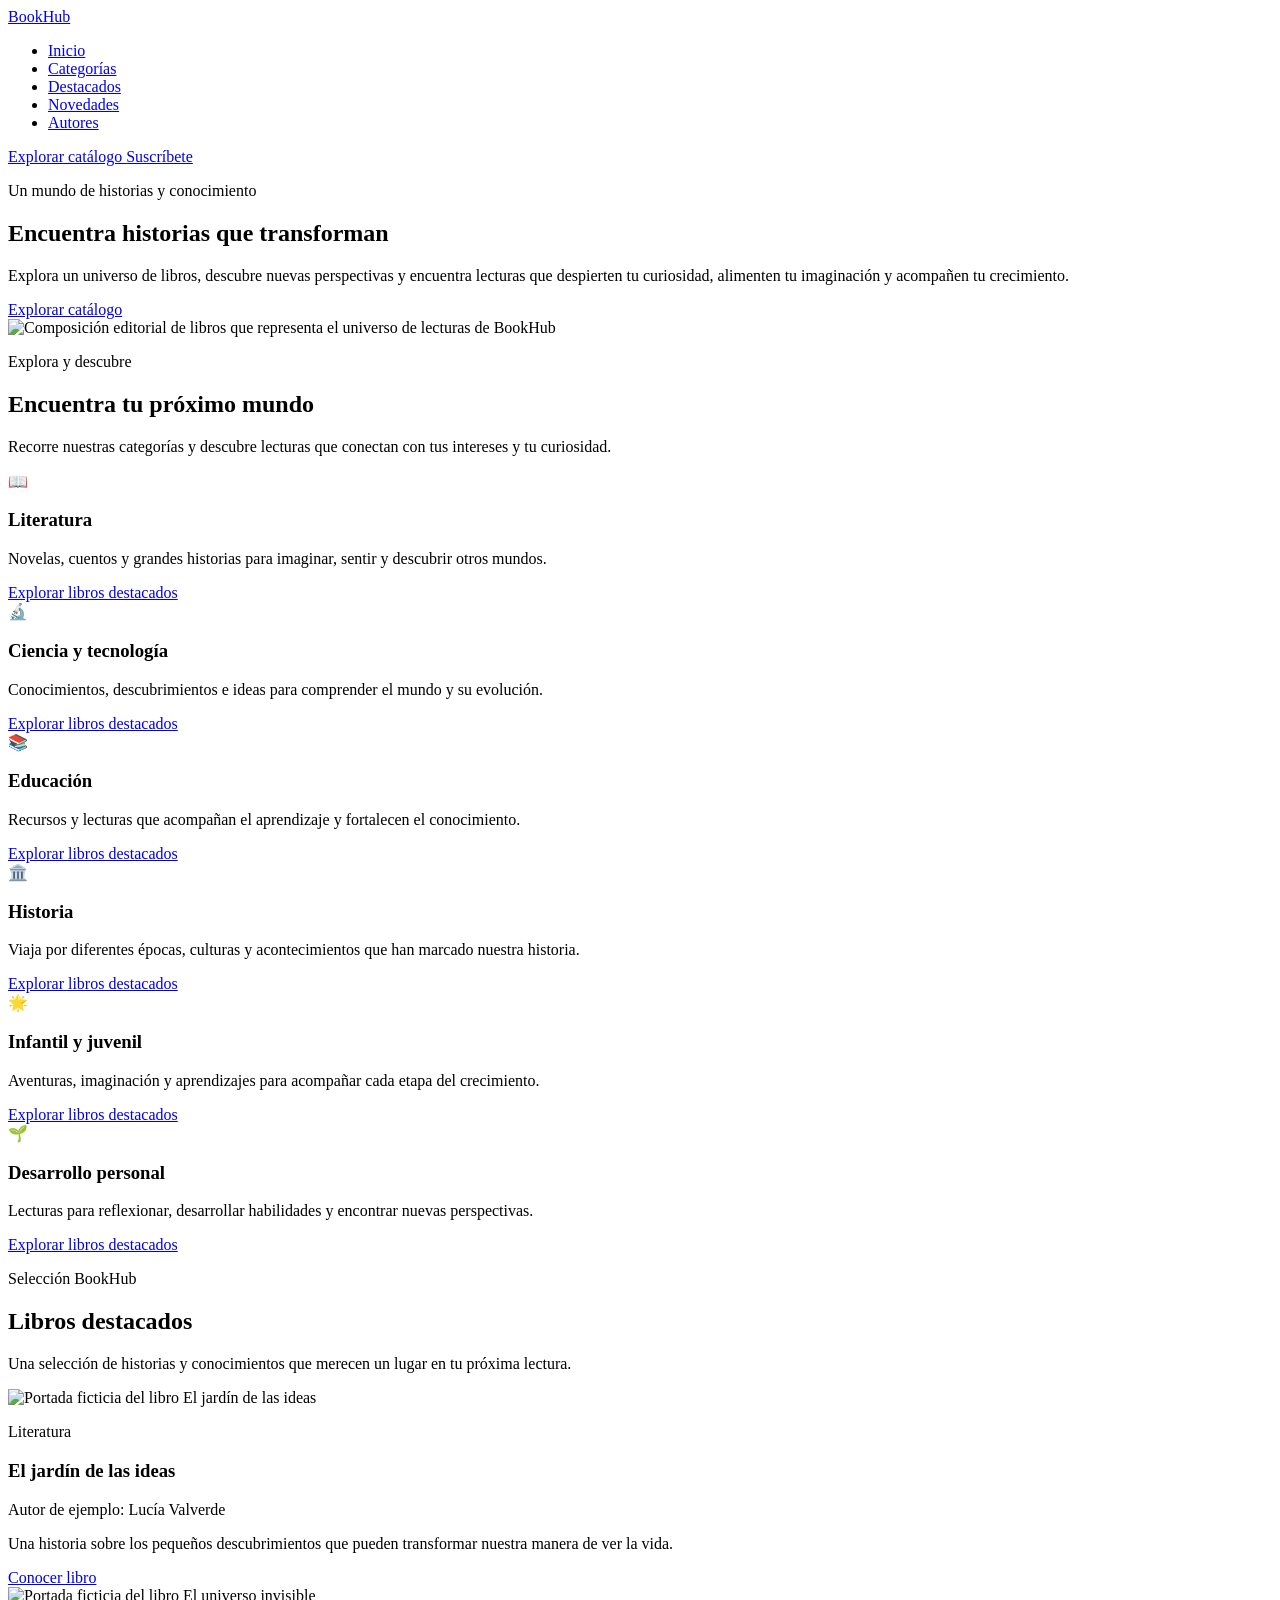
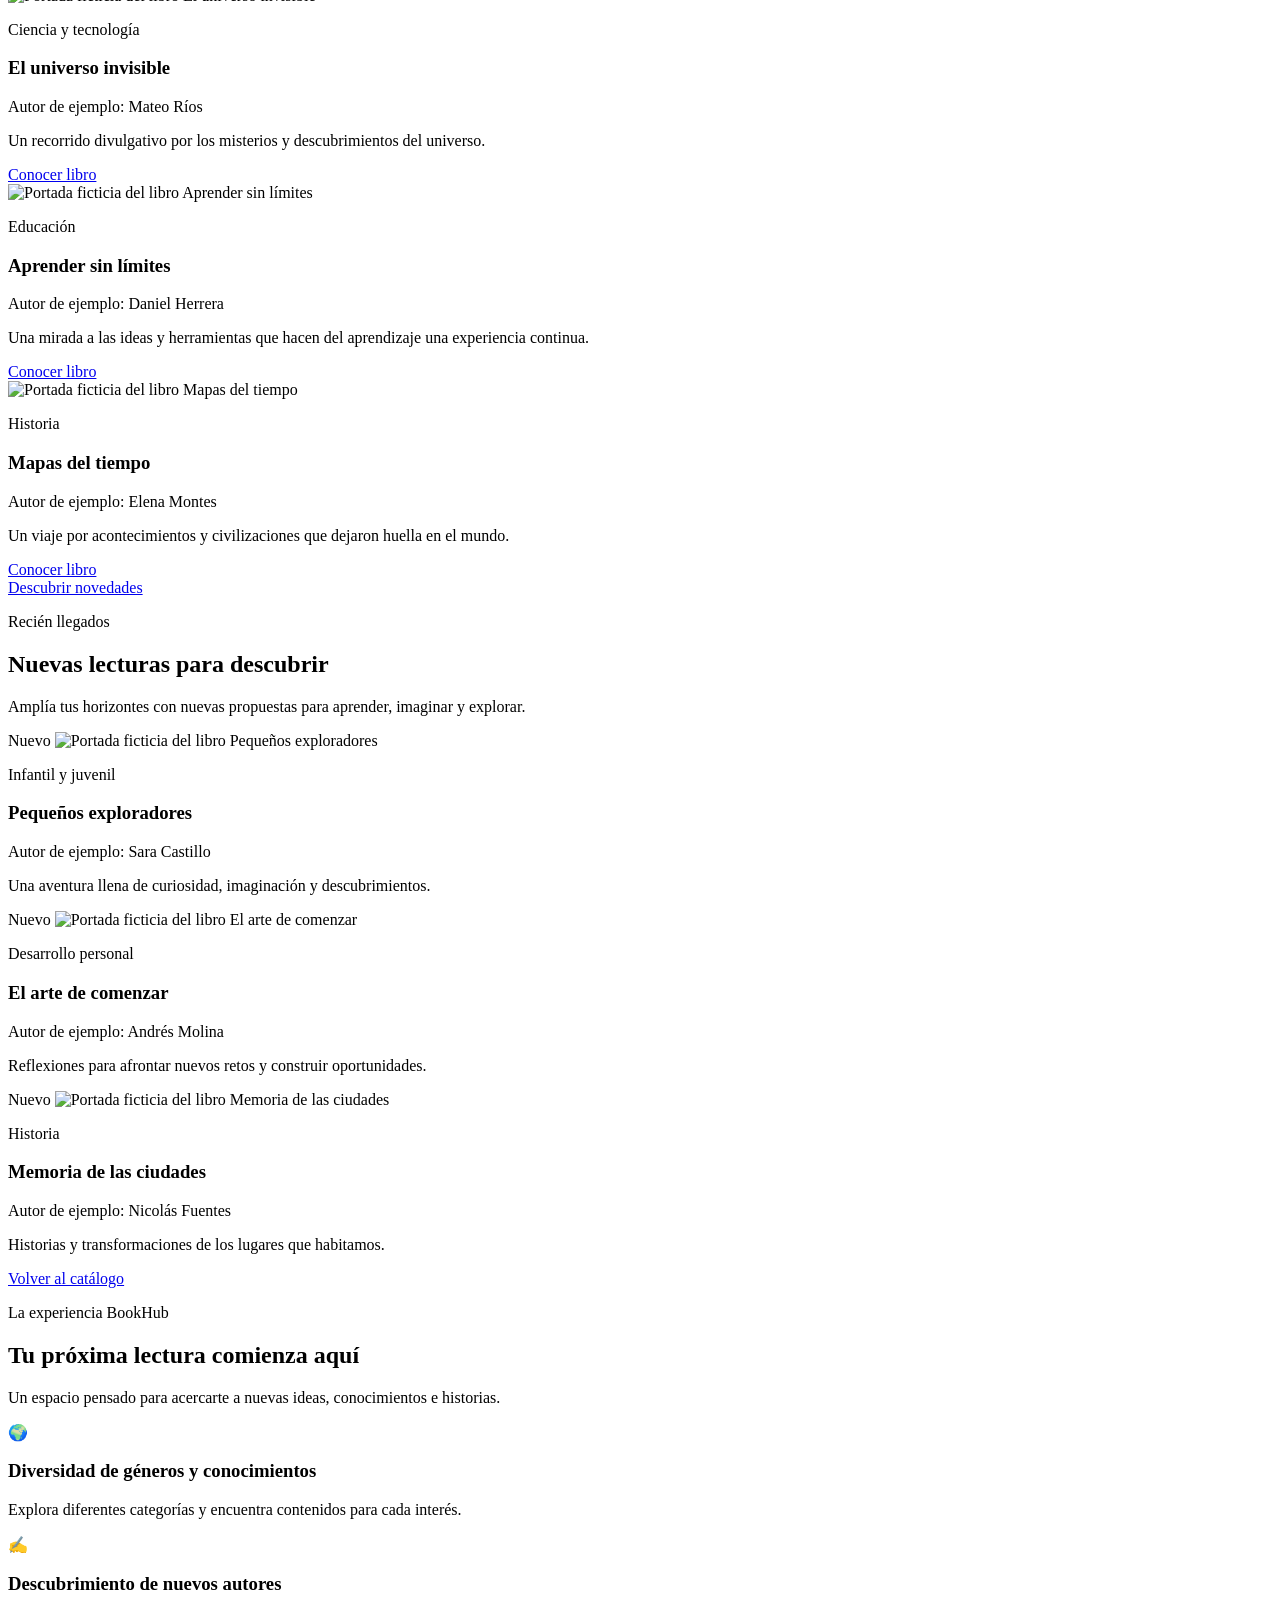
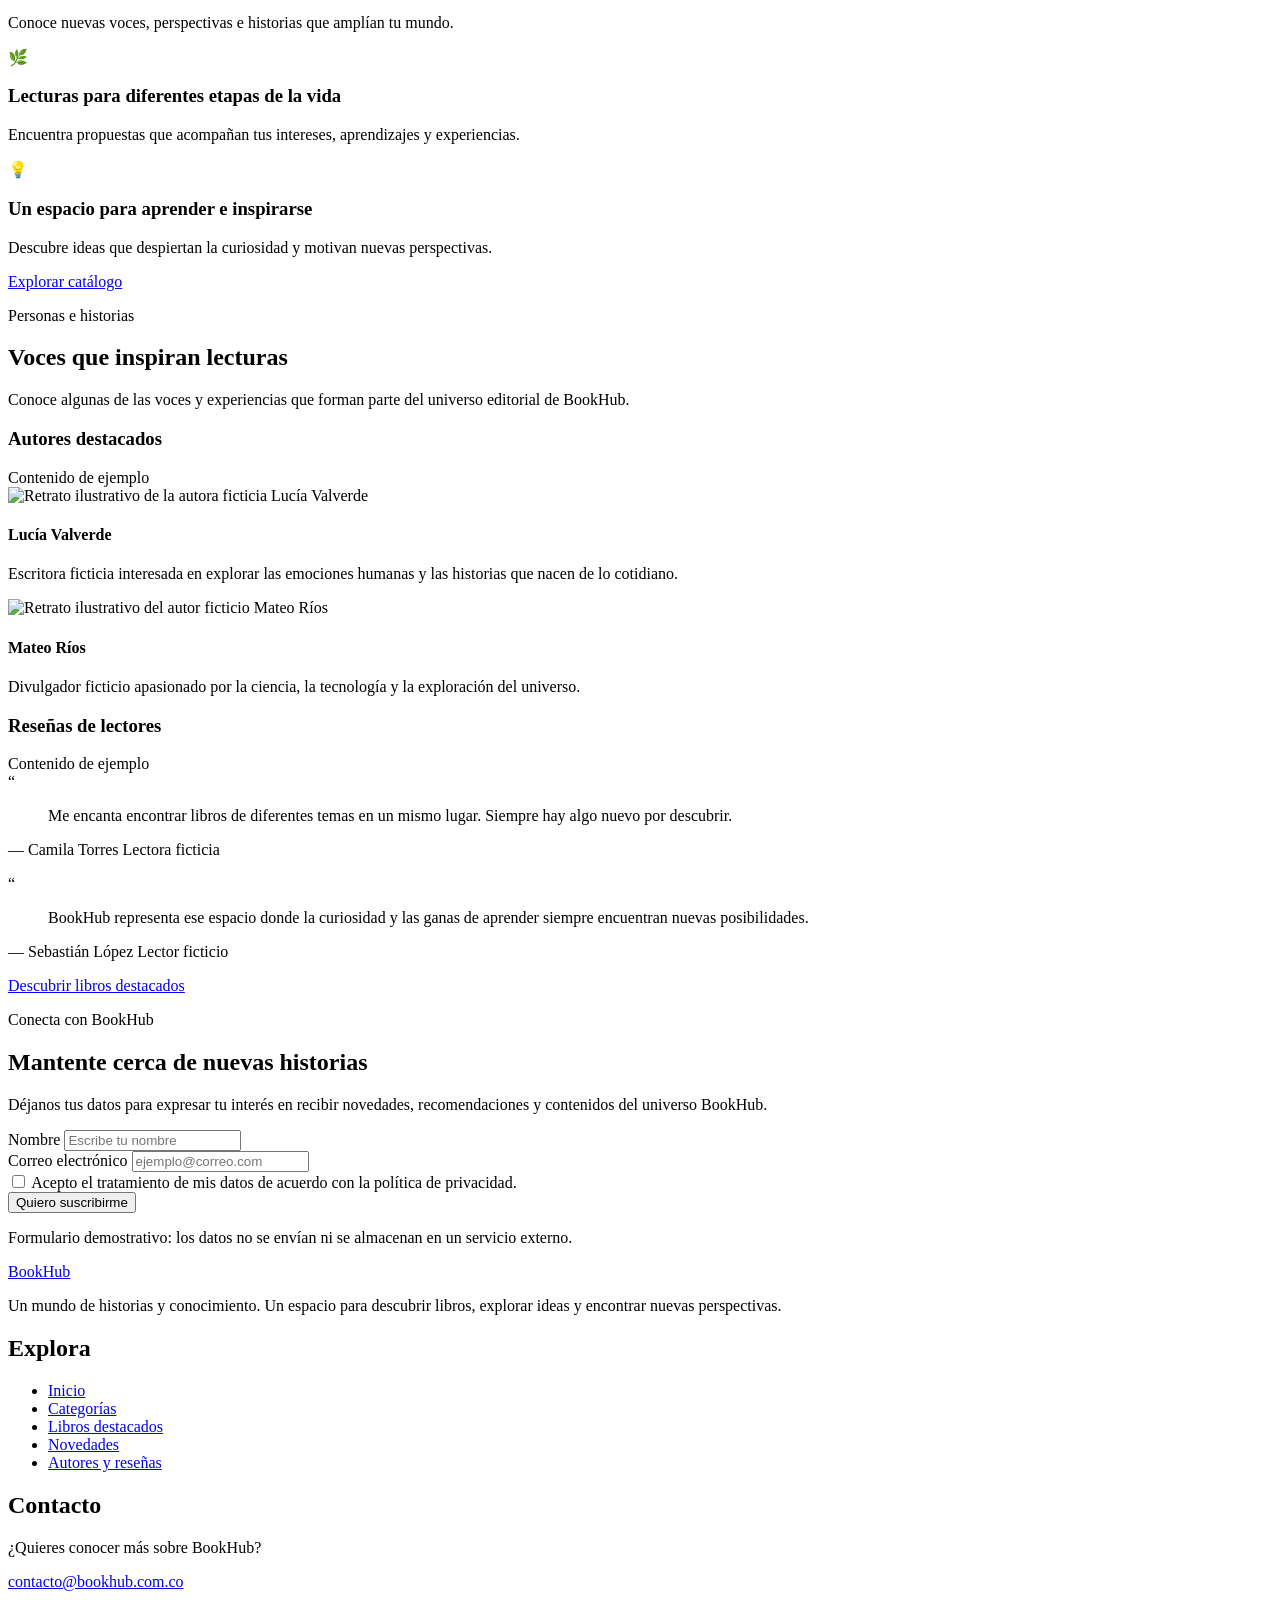
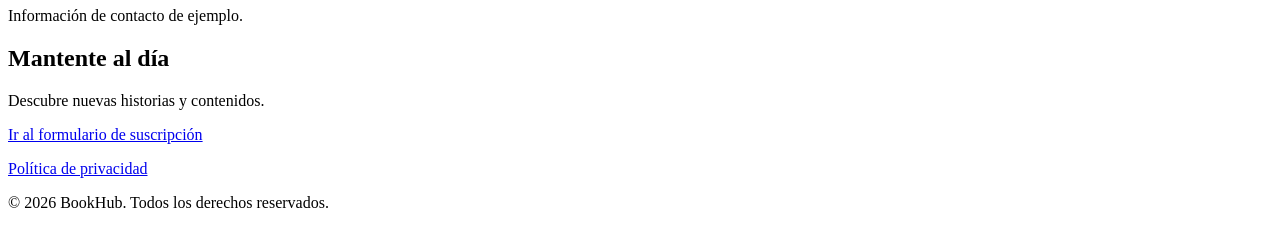
==== index.html @ 0d823791 "initial commit: add index.html with complete structure and content for BookHub" ====
<!DOCTYPE html>
<html lang="es">
<head>
    <meta charset="UTF-8">
    <meta name="viewport" content="width=device-width, initial-scale=1.0">
    <meta name="description" content="BookHub: descubre historias, conocimientos y nuevas perspectivas. Explora libros de diferentes géneros y encuentra tu próxima lectura.">

    <title>BookHub | Un mundo de historias y conocimiento</title>

    <link rel="preconnect" href="https://fonts.googleapis.com">
    <link rel="preconnect" href="https://fonts.gstatic.com" crossorigin>
    <link href="https://fonts.googleapis.com/css2?family=Inter:wght@400;500;600;700&family=Playfair+Display:wght@400;500;600;700&display=swap" rel="stylesheet">

    <link rel="stylesheet" href="styles.css">
</head>

<body>

    <!-- 1. HEADER Y NAVEGACIÓN -->
    <header class="site-header" id="inicio">
        <div class="container header-container">

            <a href="#inicio" class="site-logo" aria-label="BookHub, ir al inicio">
                BookHub
            </a>

            <nav class="main-navigation" aria-label="Navegación principal">
                <ul class="navigation-list">
                    <li><a href="#inicio">Inicio</a></li>
                    <li><a href="#categorias">Categorías</a></li>
                    <li><a href="#destacados">Destacados</a></li>
                    <li><a href="#novedades">Novedades</a></li>
                    <li><a href="#autores-resenas">Autores</a></li>
                </ul>
            </nav>

            <div class="header-actions">
                <a href="#categorias" class="button button-secondary">
                    Explorar catálogo
                </a>

                <a href="#suscripcion" class="button button-primary">
                    Suscríbete
                </a>
            </div>

        </div>
    </header>


    <main>

        <!-- 2. HERO -->
        <section class="hero-section" aria-labelledby="hero-title">
            <div class="container hero-container">

                <div class="hero-content">
                    <p class="hero-eyebrow">
                        Un mundo de historias y conocimiento
                    </p>

                    <h1 id="hero-title">
                        Encuentra historias que transforman
                    </h1>

                    <p class="hero-description">
                        Explora un universo de libros, descubre nuevas perspectivas
                        y encuentra lecturas que despierten tu curiosidad,
                        alimenten tu imaginación y acompañen tu crecimiento.
                    </p>

                    <a href="#categorias" class="button button-primary">
                        Explorar catálogo
                    </a>
                </div>

                <div class="hero-visual">
                    <img
                        src="https://placehold.co/600x450?text=Universo+BookHub"
                        alt="Composición editorial de libros que representa el universo de lecturas de BookHub"
                        class="hero-image"
                        width="600"
                        height="450"
                    >
                </div>

            </div>
        </section>


        <!-- 3. CATEGORÍAS -->
        <section class="categories-section" id="categorias" aria-labelledby="categories-title">
            <div class="container">

                <div class="section-heading">
                    <p class="section-eyebrow">Explora y descubre</p>

                    <h2 id="categories-title">
                        Encuentra tu próximo mundo
                    </h2>

                    <p class="section-description">
                        Recorre nuestras categorías y descubre lecturas
                        que conectan con tus intereses y tu curiosidad.
                    </p>
                </div>

                <div class="categories-grid">

                    <article class="category-card">
                        <div class="category-icon" aria-hidden="true">📖</div>

                        <h3>Literatura</h3>

                        <p>
                            Novelas, cuentos y grandes historias para imaginar,
                            sentir y descubrir otros mundos.
                        </p>

                        <a href="#destacados" class="text-link">
                            Explorar libros destacados
                        </a>
                    </article>

                    <article class="category-card">
                        <div class="category-icon" aria-hidden="true">🔬</div>

                        <h3>Ciencia y tecnología</h3>

                        <p>
                            Conocimientos, descubrimientos e ideas para comprender
                            el mundo y su evolución.
                        </p>

                        <a href="#destacados" class="text-link">
                            Explorar libros destacados
                        </a>
                    </article>

                    <article class="category-card">
                        <div class="category-icon" aria-hidden="true">📚</div>

                        <h3>Educación</h3>

                        <p>
                            Recursos y lecturas que acompañan el aprendizaje
                            y fortalecen el conocimiento.
                        </p>

                        <a href="#destacados" class="text-link">
                            Explorar libros destacados
                        </a>
                    </article>

                    <article class="category-card">
                        <div class="category-icon" aria-hidden="true">🏛️</div>

                        <h3>Historia</h3>

                        <p>
                            Viaja por diferentes épocas, culturas y acontecimientos
                            que han marcado nuestra historia.
                        </p>

                        <a href="#destacados" class="text-link">
                            Explorar libros destacados
                        </a>
                    </article>

                    <article class="category-card">
                        <div class="category-icon" aria-hidden="true">🌟</div>

                        <h3>Infantil y juvenil</h3>

                        <p>
                            Aventuras, imaginación y aprendizajes para acompañar
                            cada etapa del crecimiento.
                        </p>

                        <a href="#destacados" class="text-link">
                            Explorar libros destacados
                        </a>
                    </article>

                    <article class="category-card">
                        <div class="category-icon" aria-hidden="true">🌱</div>

                        <h3>Desarrollo personal</h3>

                        <p>
                            Lecturas para reflexionar, desarrollar habilidades
                            y encontrar nuevas perspectivas.
                        </p>

                        <a href="#destacados" class="text-link">
                            Explorar libros destacados
                        </a>
                    </article>

                </div>
            </div>
        </section>


        <!-- 4. LIBROS DESTACADOS -->
        <section class="featured-section" id="destacados" aria-labelledby="featured-title">
            <div class="container">

                <div class="section-heading">
                    <p class="section-eyebrow">Selección BookHub</p>

                    <h2 id="featured-title">
                        Libros destacados
                    </h2>

                    <p class="section-description">
                        Una selección de historias y conocimientos
                        que merecen un lugar en tu próxima lectura.
                    </p>
                </div>

                <div class="books-grid">

                    <article class="book-card">
                        <img
                            src="https://placehold.co/300x420?text=El+Jardin+de+las+Ideas"
                            alt="Portada ficticia del libro El jardín de las ideas"
                            class="book-cover"
                            width="300"
                            height="420"
                            loading="lazy"
                        >

                        <div class="book-information">
                            <p class="book-category">Literatura</p>

                            <h3>El jardín de las ideas</h3>

                            <p class="book-author">
                                Autor de ejemplo: Lucía Valverde
                            </p>

                            <p class="book-description">
                                Una historia sobre los pequeños descubrimientos
                                que pueden transformar nuestra manera de ver la vida.
                            </p>

                            <a href="#suscripcion" class="button button-secondary">
                                Conocer libro
                            </a>
                        </div>
                    </article>

                    <article class="book-card">
                        <img
                            src="https://placehold.co/300x420?text=El+Universo+Invisible"
                            alt="Portada ficticia del libro El universo invisible"
                            class="book-cover"
                            width="300"
                            height="420"
                            loading="lazy"
                        >

                        <div class="book-information">
                            <p class="book-category">Ciencia y tecnología</p>

                            <h3>El universo invisible</h3>

                            <p class="book-author">
                                Autor de ejemplo: Mateo Ríos
                            </p>

                            <p class="book-description">
                                Un recorrido divulgativo por los misterios
                                y descubrimientos del universo.
                            </p>

                            <a href="#suscripcion" class="button button-secondary">
                                Conocer libro
                            </a>
                        </div>
                    </article>

                    <article class="book-card">
                        <img
                            src="https://placehold.co/300x420?text=Aprender+Sin+Limites"
                            alt="Portada ficticia del libro Aprender sin límites"
                            class="book-cover"
                            width="300"
                            height="420"
                            loading="lazy"
                        >

                        <div class="book-information">
                            <p class="book-category">Educación</p>

                            <h3>Aprender sin límites</h3>

                            <p class="book-author">
                                Autor de ejemplo: Daniel Herrera
                            </p>

                            <p class="book-description">
                                Una mirada a las ideas y herramientas que
                                hacen del aprendizaje una experiencia continua.
                            </p>

                            <a href="#suscripcion" class="button button-secondary">
                                Conocer libro
                            </a>
                        </div>
                    </article>

                    <article class="book-card">
                        <img
                            src="https://placehold.co/300x420?text=Mapas+del+Tiempo"
                            alt="Portada ficticia del libro Mapas del tiempo"
                            class="book-cover"
                            width="300"
                            height="420"
                            loading="lazy"
                        >

                        <div class="book-information">
                            <p class="book-category">Historia</p>

                            <h3>Mapas del tiempo</h3>

                            <p class="book-author">
                                Autor de ejemplo: Elena Montes
                            </p>

                            <p class="book-description">
                                Un viaje por acontecimientos y civilizaciones
                                que dejaron huella en el mundo.
                            </p>

                            <a href="#suscripcion" class="button button-secondary">
                                Conocer libro
                            </a>
                        </div>
                    </article>

                </div>

                <div class="section-action">
                    <a href="#novedades" class="button button-primary">
                        Descubrir novedades
                    </a>
                </div>

            </div>
        </section>


        <!-- 5. NOVEDADES -->
        <section class="new-arrivals-section" id="novedades" aria-labelledby="new-arrivals-title">
            <div class="container">

                <div class="section-heading">
                    <p class="section-eyebrow">Recién llegados</p>

                    <h2 id="new-arrivals-title">
                        Nuevas lecturas para descubrir
                    </h2>

                    <p class="section-description">
                        Amplía tus horizontes con nuevas propuestas
                        para aprender, imaginar y explorar.
                    </p>
                </div>

                <div class="new-arrivals-grid">

                    <article class="book-card new-book-card">
                        <span class="new-label">Nuevo</span>

                        <img
                            src="https://placehold.co/300x420?text=Pequenos+Exploradores"
                            alt="Portada ficticia del libro Pequeños exploradores"
                            class="book-cover"
                            width="300"
                            height="420"
                            loading="lazy"
                        >

                        <div class="book-information">
                            <p class="book-category">Infantil y juvenil</p>

                            <h3>Pequeños exploradores</h3>

                            <p class="book-author">
                                Autor de ejemplo: Sara Castillo
                            </p>

                            <p class="book-description">
                                Una aventura llena de curiosidad, imaginación
                                y descubrimientos.
                            </p>
                        </div>
                    </article>

                    <article class="book-card new-book-card">
                        <span class="new-label">Nuevo</span>

                        <img
                            src="https://placehold.co/300x420?text=El+Arte+de+Comenzar"
                            alt="Portada ficticia del libro El arte de comenzar"
                            class="book-cover"
                            width="300"
                            height="420"
                            loading="lazy"
                        >

                        <div class="book-information">
                            <p class="book-category">Desarrollo personal</p>

                            <h3>El arte de comenzar</h3>

                            <p class="book-author">
                                Autor de ejemplo: Andrés Molina
                            </p>

                            <p class="book-description">
                                Reflexiones para afrontar nuevos retos
                                y construir oportunidades.
                            </p>
                        </div>
                    </article>

                    <article class="book-card new-book-card">
                        <span class="new-label">Nuevo</span>

                        <img
                            src="https://placehold.co/300x420?text=Memoria+de+las+Ciudades"
                            alt="Portada ficticia del libro Memoria de las ciudades"
                            class="book-cover"
                            width="300"
                            height="420"
                            loading="lazy"
                        >

                        <div class="book-information">
                            <p class="book-category">Historia</p>

                            <h3>Memoria de las ciudades</h3>

                            <p class="book-author">
                                Autor de ejemplo: Nicolás Fuentes
                            </p>

                            <p class="book-description">
                                Historias y transformaciones de los lugares
                                que habitamos.
                            </p>
                        </div>
                    </article>

                </div>

                <div class="section-action">
                    <a href="#categorias" class="button button-secondary">
                        Volver al catálogo
                    </a>
                </div>

            </div>
        </section>


        <!-- 6. BENEFICIOS -->
        <section class="benefits-section" id="beneficios" aria-labelledby="benefits-title">
            <div class="container">

                <div class="section-heading">
                    <p class="section-eyebrow">La experiencia BookHub</p>

                    <h2 id="benefits-title">
                        Tu próxima lectura comienza aquí
                    </h2>

                    <p class="section-description">
                        Un espacio pensado para acercarte a nuevas ideas,
                        conocimientos e historias.
                    </p>
                </div>

                <div class="benefits-grid">

                    <article class="benefit-card">
                        <div class="benefit-icon" aria-hidden="true">🌍</div>

                        <h3>Diversidad de géneros y conocimientos</h3>

                        <p>
                            Explora diferentes categorías y encuentra
                            contenidos para cada interés.
                        </p>
                    </article>

                    <article class="benefit-card">
                        <div class="benefit-icon" aria-hidden="true">✍️</div>

                        <h3>Descubrimiento de nuevos autores</h3>

                        <p>
                            Conoce nuevas voces, perspectivas e historias
                            que amplían tu mundo.
                        </p>
                    </article>

                    <article class="benefit-card">
                        <div class="benefit-icon" aria-hidden="true">🌿</div>

                        <h3>Lecturas para diferentes etapas de la vida</h3>

                        <p>
                            Encuentra propuestas que acompañan tus intereses,
                            aprendizajes y experiencias.
                        </p>
                    </article>

                    <article class="benefit-card">
                        <div class="benefit-icon" aria-hidden="true">💡</div>

                        <h3>Un espacio para aprender e inspirarse</h3>

                        <p>
                            Descubre ideas que despiertan la curiosidad
                            y motivan nuevas perspectivas.
                        </p>
                    </article>

                </div>

                <div class="section-action">
                    <a href="#categorias" class="button button-primary">
                        Explorar catálogo
                    </a>
                </div>

            </div>
        </section>


        <!-- 7. AUTORES Y RESEÑAS -->
        <section class="authors-reviews-section" id="autores-resenas" aria-labelledby="authors-reviews-title">
            <div class="container">

                <div class="section-heading">
                    <p class="section-eyebrow">Personas e historias</p>

                    <h2 id="authors-reviews-title">
                        Voces que inspiran lecturas
                    </h2>

                    <p class="section-description">
                        Conoce algunas de las voces y experiencias
                        que forman parte del universo editorial de BookHub.
                    </p>
                </div>

                <div class="authors-reviews-grid">

                    <!-- Autores destacados -->
                    <div class="authors-block">
                        <div class="block-heading">
                            <h3>Autores destacados</h3>
                            <span class="example-label">Contenido de ejemplo</span>
                        </div>

                        <div class="authors-list">

                            <article class="author-card">
                                <img
                                    src="https://placehold.co/160x160?text=Lucia+Valverde"
                                    alt="Retrato ilustrativo de la autora ficticia Lucía Valverde"
                                    class="author-image"
                                    width="160"
                                    height="160"
                                    loading="lazy"
                                >

                                <div class="author-information">
                                    <h4>Lucía Valverde</h4>

                                    <p>
                                        Escritora ficticia interesada en explorar
                                        las emociones humanas y las historias
                                        que nacen de lo cotidiano.
                                    </p>
                                </div>
                            </article>

                            <article class="author-card">
                                <img
                                    src="https://placehold.co/160x160?text=Mateo+Rios"
                                    alt="Retrato ilustrativo del autor ficticio Mateo Ríos"
                                    class="author-image"
                                    width="160"
                                    height="160"
                                    loading="lazy"
                                >

                                <div class="author-information">
                                    <h4>Mateo Ríos</h4>

                                    <p>
                                        Divulgador ficticio apasionado por la ciencia,
                                        la tecnología y la exploración del universo.
                                    </p>
                                </div>
                            </article>

                        </div>
                    </div>


                    <!-- Reseñas de lectores -->
                    <div class="reviews-block">
                        <div class="block-heading">
                            <h3>Reseñas de lectores</h3>
                            <span class="example-label">Contenido de ejemplo</span>
                        </div>

                        <div class="reviews-list">

                            <div class="review-card">
                                <div class="review-decoration" aria-hidden="true">“</div>

                                <blockquote>
                                    <p>
                                        Me encanta encontrar libros de diferentes
                                        temas en un mismo lugar. Siempre hay algo
                                        nuevo por descubrir.
                                    </p>
                                </blockquote>

                                <p class="review-author">
                                    — Camila Torres
                                    <span class="review-example-note">Lectora ficticia</span>
                                </p>
                            </div>

                            <div class="review-card">
                                <div class="review-decoration" aria-hidden="true">“</div>

                                <blockquote>
                                    <p>
                                        BookHub representa ese espacio donde
                                        la curiosidad y las ganas de aprender
                                        siempre encuentran nuevas posibilidades.
                                    </p>
                                </blockquote>

                                <p class="review-author">
                                    — Sebastián López
                                    <span class="review-example-note">Lector ficticio</span>
                                </p>
                            </div>

                        </div>
                    </div>

                </div>

                <div class="section-action">
                    <a href="#destacados" class="button button-primary">
                        Descubrir libros destacados
                    </a>
                </div>

            </div>
        </section>


        <!-- 8. SUSCRIPCIÓN -->
        <section class="subscription-section" id="suscripcion" aria-labelledby="subscription-title">
            <div class="container subscription-container">

                <div class="subscription-content">
                    <p class="section-eyebrow">Conecta con BookHub</p>

                    <h2 id="subscription-title">
                        Mantente cerca de nuevas historias
                    </h2>

                    <p class="subscription-description">
                        Déjanos tus datos para expresar tu interés en recibir
                        novedades, recomendaciones y contenidos del universo BookHub.
                    </p>
                </div>

                <form class="subscription-form" action="#" method="post">

                    <div class="form-field">
                        <label for="subscriber-name">
                            Nombre
                        </label>

                        <input
                            type="text"
                            id="subscriber-name"
                            name="nombre"
                            placeholder="Escribe tu nombre"
                            autocomplete="name"
                            required
                        >
                    </div>

                    <div class="form-field">
                        <label for="subscriber-email">
                            Correo electrónico
                        </label>

                        <input
                            type="email"
                            id="subscriber-email"
                            name="correo"
                            placeholder="ejemplo@correo.com"
                            autocomplete="email"
                            required
                        >
                    </div>

                    <div class="form-consent">
                        <input
                            type="checkbox"
                            id="subscription-consent"
                            name="consentimiento"
                            required
                        >

                        <label for="subscription-consent">
                            Acepto el tratamiento de mis datos de acuerdo
                            con la política de privacidad.
                        </label>
                    </div>

                    <button type="submit" class="button button-primary">
                        Quiero suscribirme
                    </button>

                    <p class="form-disclaimer">
                        Formulario demostrativo: los datos no se envían
                        ni se almacenan en un servicio externo.
                    </p>

                </form>

            </div>
        </section>

    </main>


    <!-- 9. FOOTER -->
    <footer class="site-footer">
        <div class="container">

            <div class="footer-content">

                <div class="footer-brand">
                    <a href="#inicio" class="site-logo footer-logo">
                        BookHub
                    </a>

                    <p class="footer-description">
                        Un mundo de historias y conocimiento.
                        Un espacio para descubrir libros, explorar ideas
                        y encontrar nuevas perspectivas.
                    </p>
                </div>


                <div class="footer-navigation">
                    <h2>Explora</h2>

                    <ul class="footer-links">
                        <li><a href="#inicio">Inicio</a></li>
                        <li><a href="#categorias">Categorías</a></li>
                        <li><a href="#destacados">Libros destacados</a></li>
                        <li><a href="#novedades">Novedades</a></li>
                        <li><a href="#autores-resenas">Autores y reseñas</a></li>
                    </ul>
                </div>


                <div class="footer-contact">
                    <h2>Contacto</h2>

                    <p>
                        ¿Quieres conocer más sobre BookHub?
                    </p>

                    <a href="mailto:contacto@bookhub.com.co">
                        contacto@bookhub.com.co
                    </a>

                    <p class="contact-note">
                        Información de contacto de ejemplo.
                    </p>
                </div>


                <div class="footer-subscription">
                    <h2>Mantente al día</h2>

                    <p>
                        Descubre nuevas historias y contenidos.
                    </p>

                    <a href="#suscripcion" class="footer-subscription-link">
                        Ir al formulario de suscripción
                    </a>
                </div>

            </div>

            <div class="footer-bottom">

                <p id="politica-privacidad">
                    <a href="#politica-privacidad">
                        Política de privacidad
                    </a>
                </p>

                <p class="copyright">
                    &copy; 2026 BookHub. Todos los derechos reservados.
                </p>

            </div>

        </div>
    </footer>

</body>
</html>
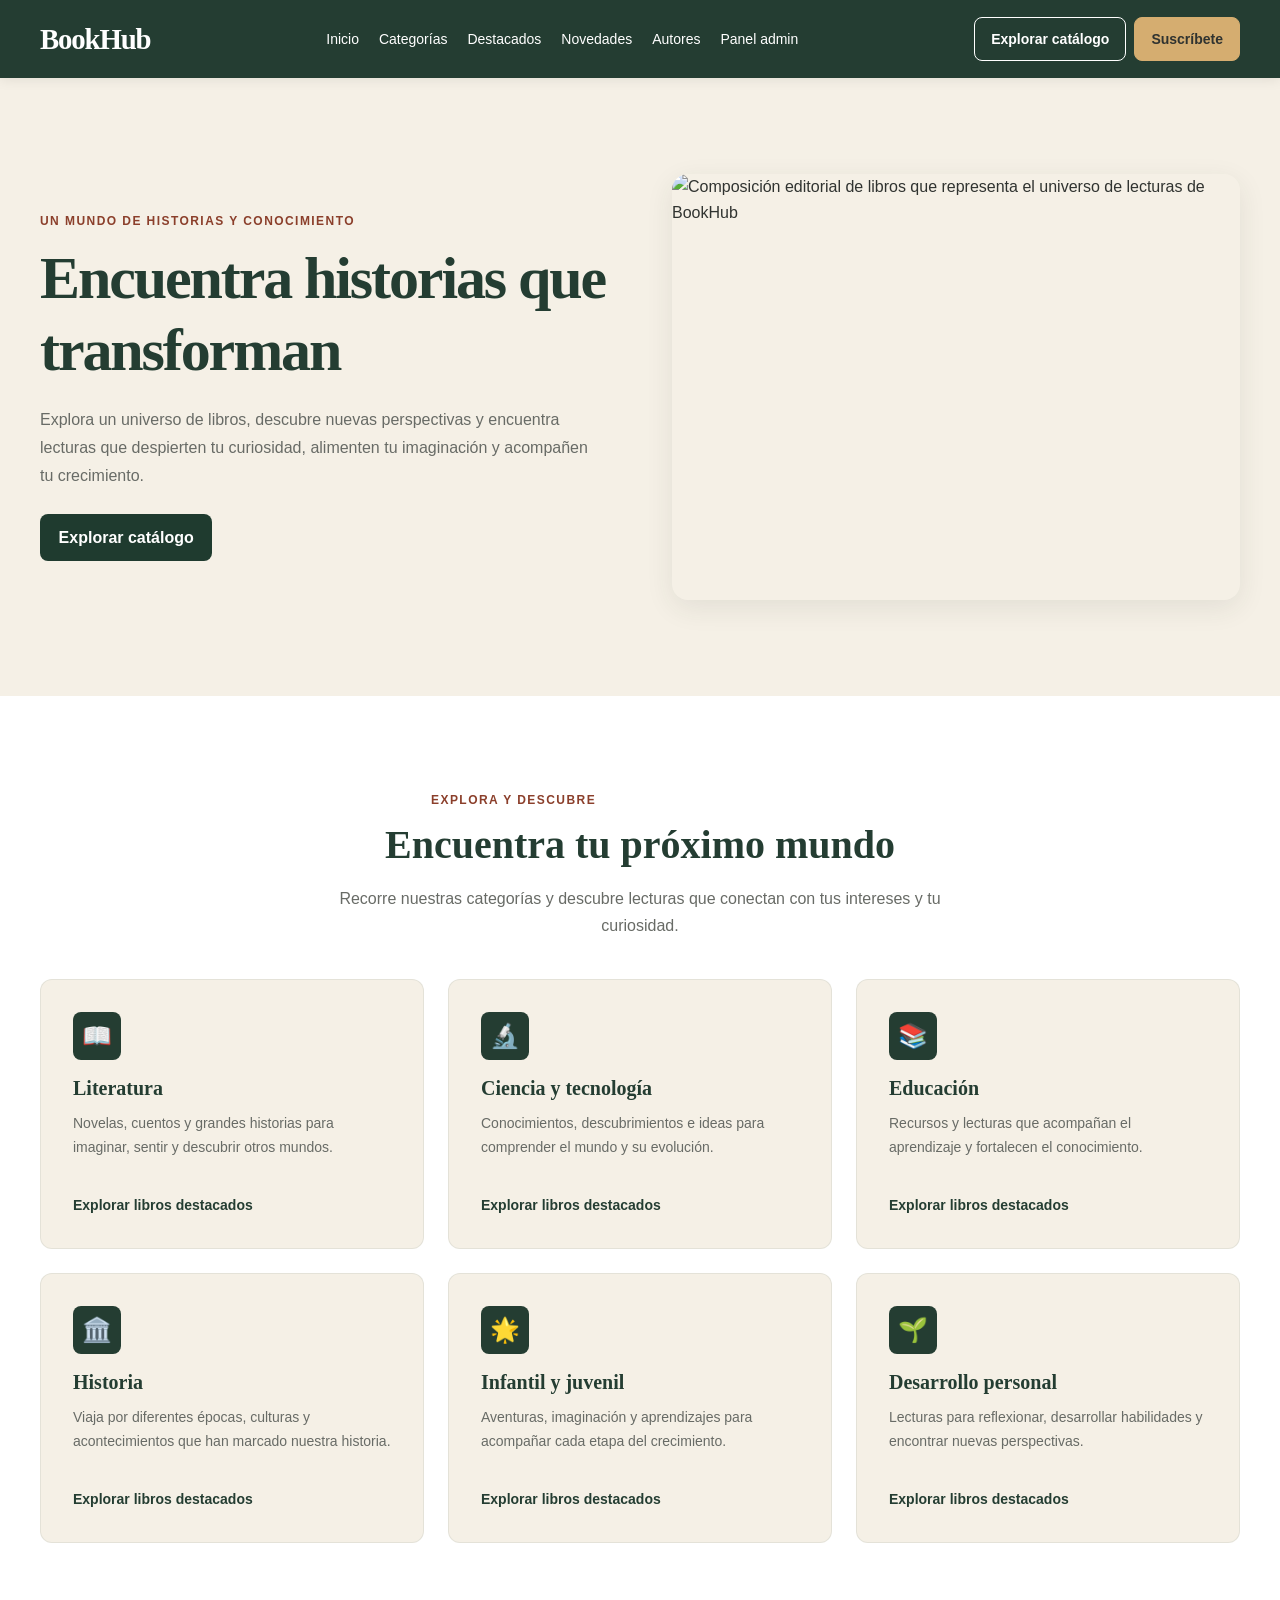
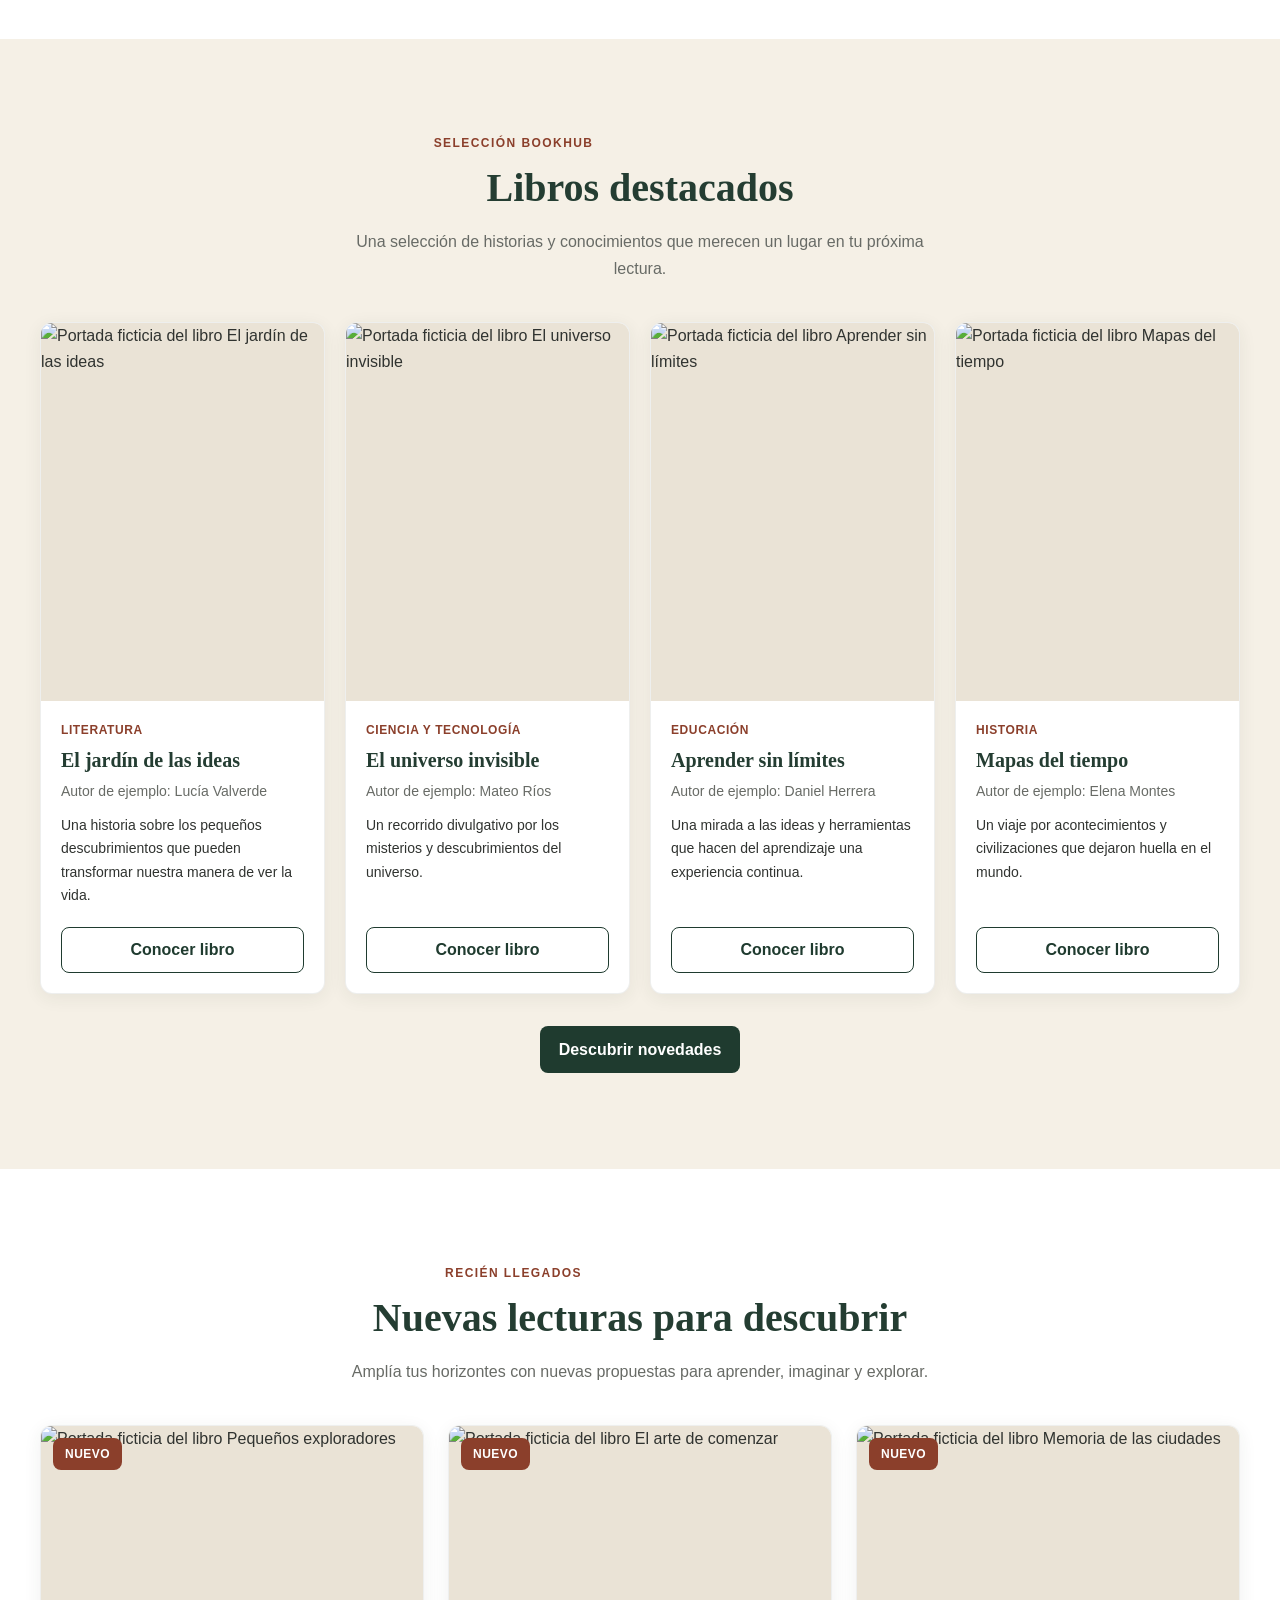
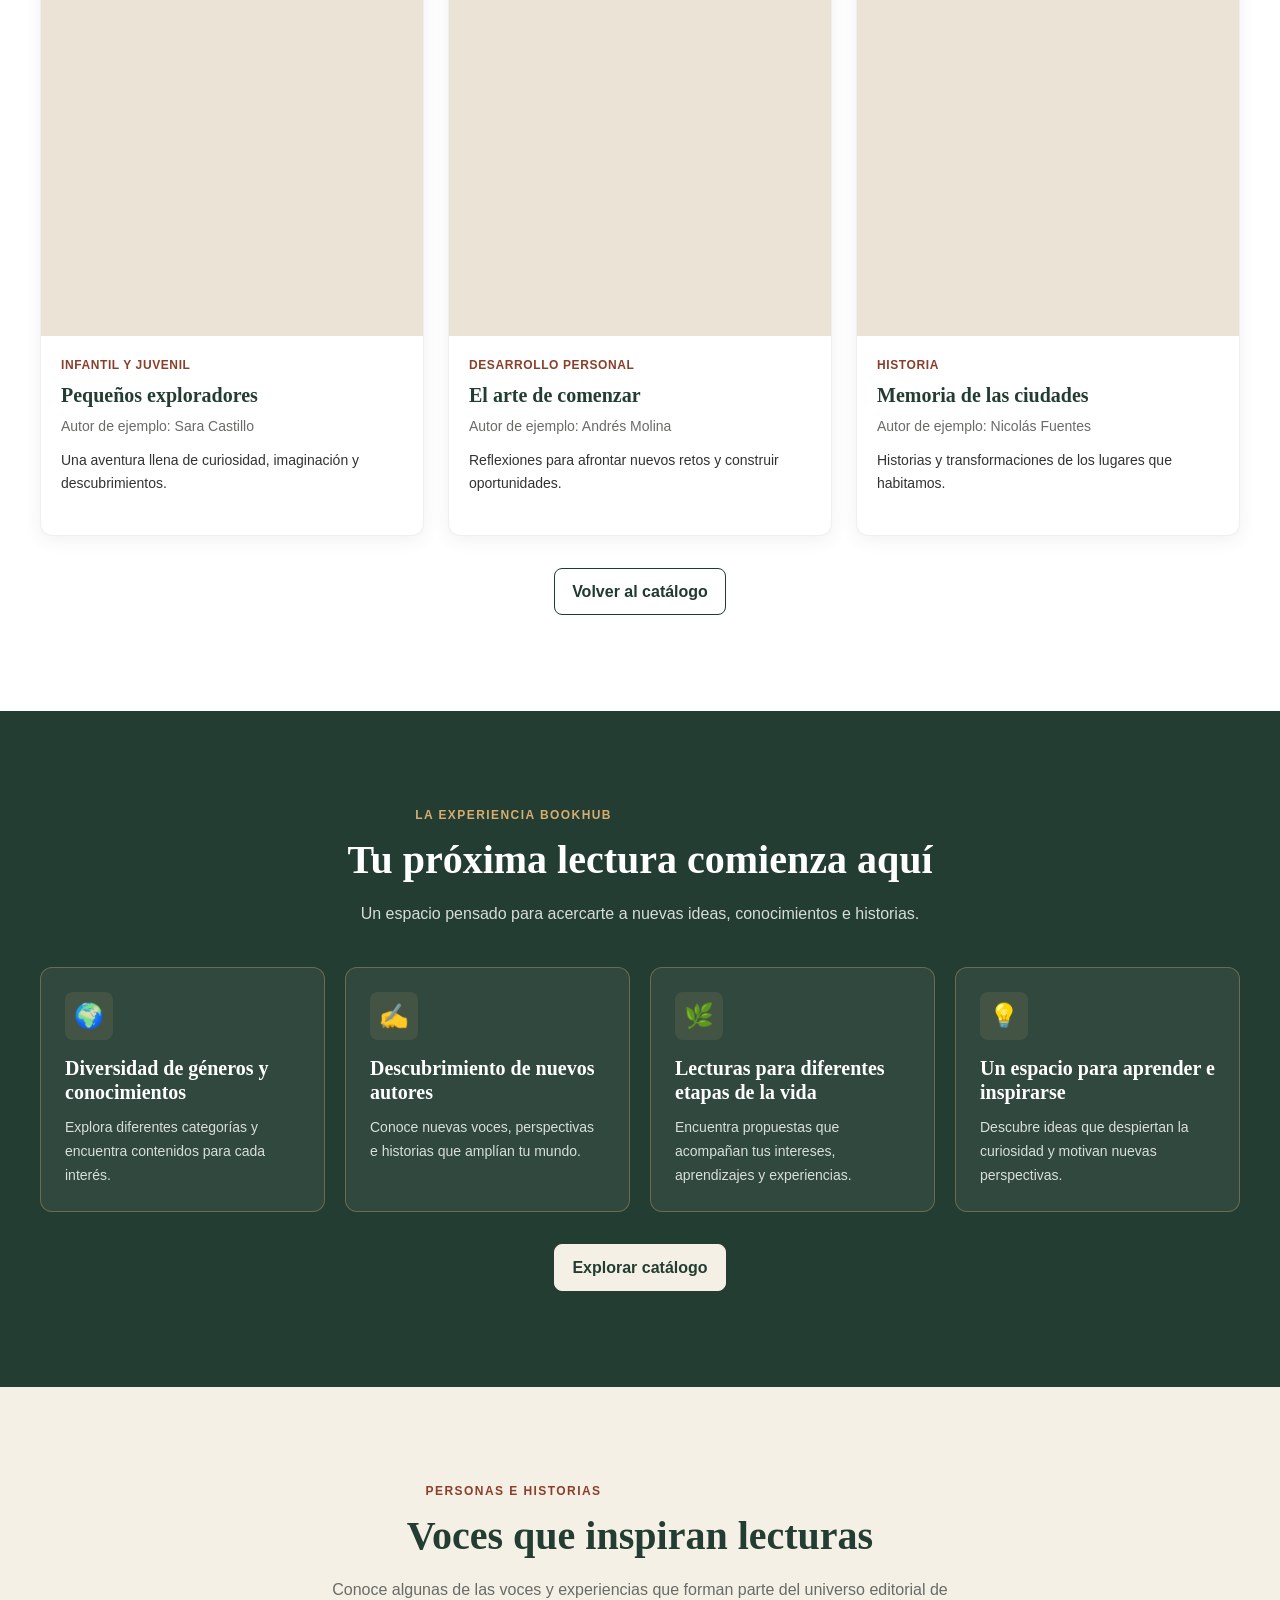
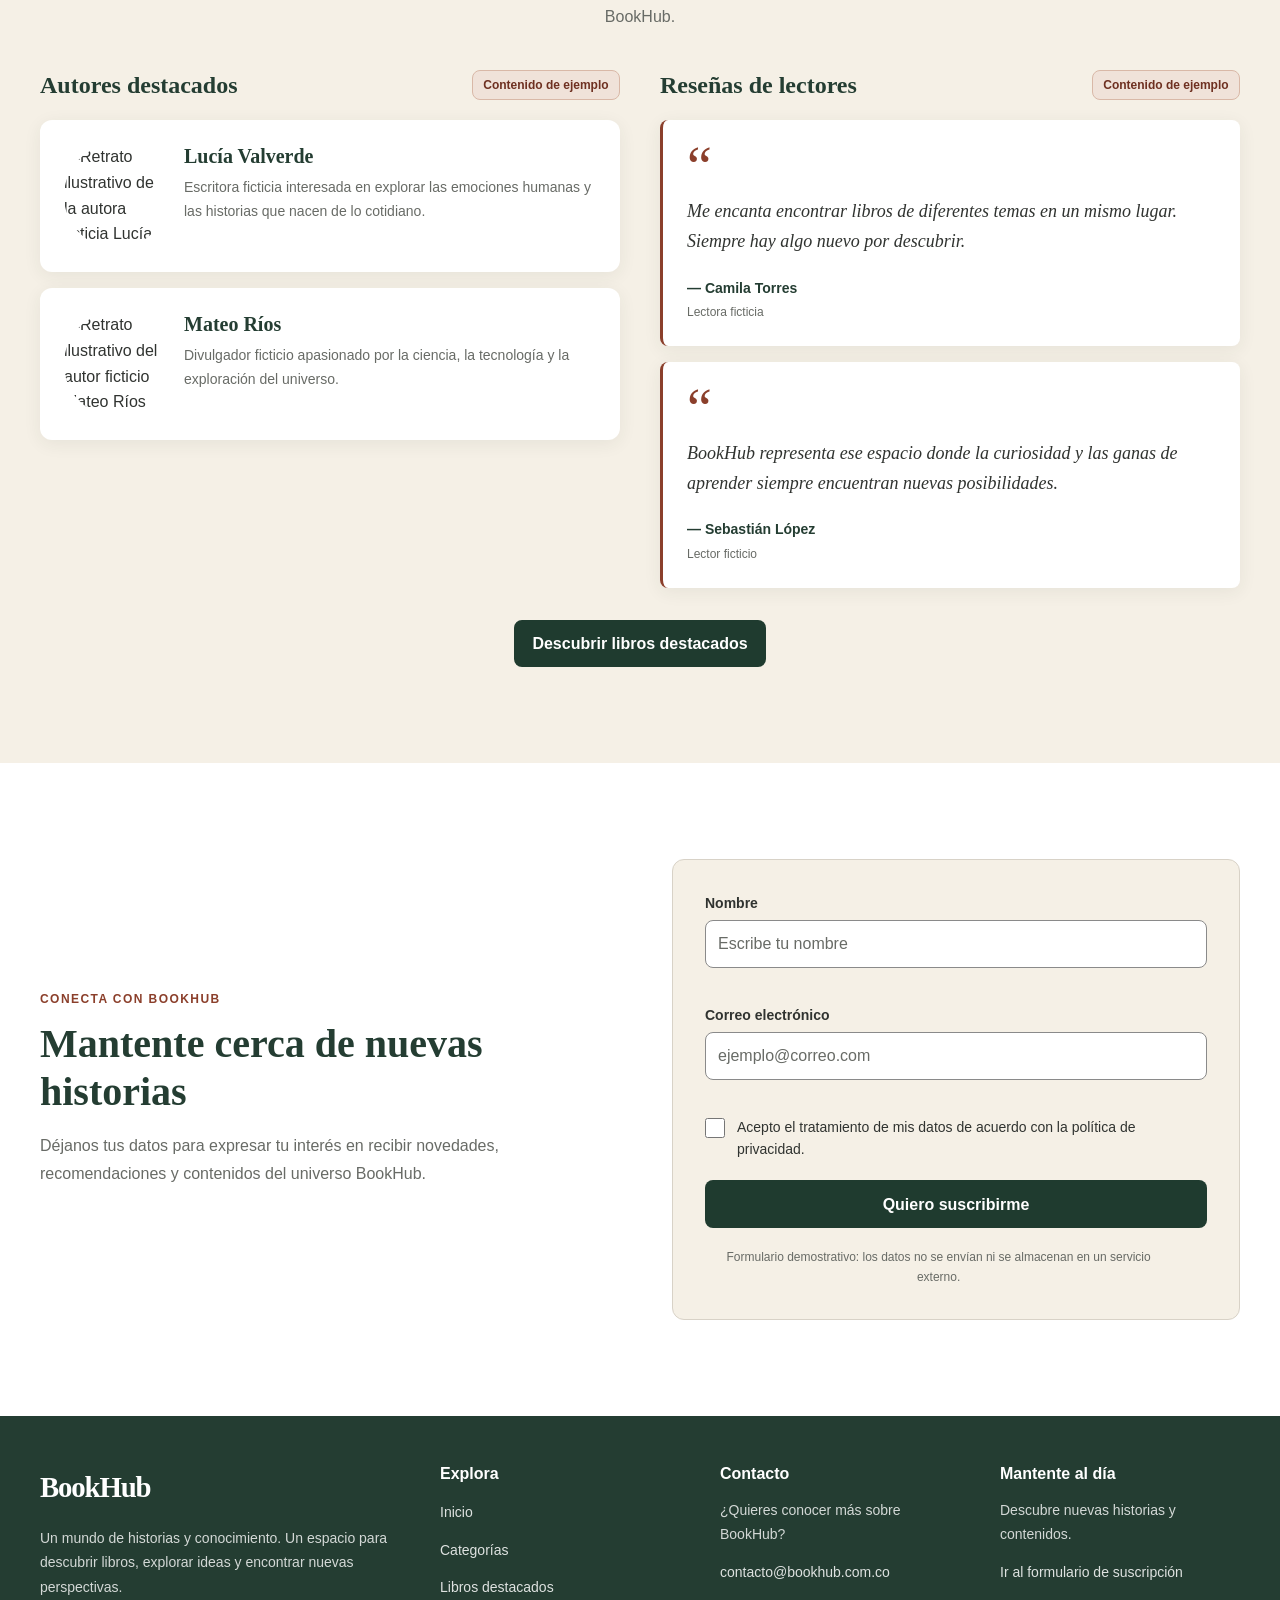
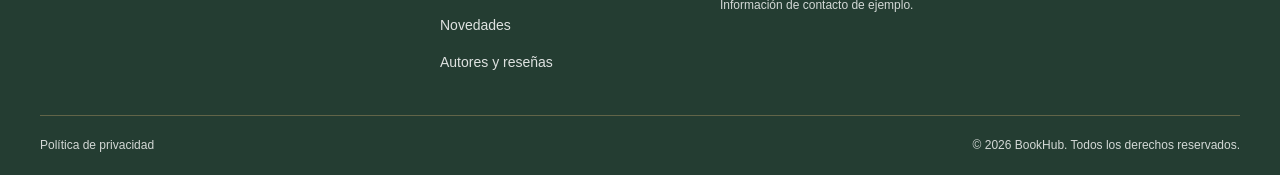
==== commit b14a3d00: "Add landing.css link and admin panel navigation to index.html" ====
--- a/index.html
+++ b/index.html
@@ -12,6 +12,7 @@
     <link href="https://fonts.googleapis.com/css2?family=Inter:wght@400;500;600;700&family=Playfair+Display:wght@400;500;600;700&display=swap" rel="stylesheet">
 
     <link rel="stylesheet" href="styles.css">
+    <link rel="stylesheet" href="landing.css">
 </head>
 
 <body>
@@ -31,6 +32,7 @@
                     <li><a href="#destacados">Destacados</a></li>
                     <li><a href="#novedades">Novedades</a></li>
                     <li><a href="#autores-resenas">Autores</a></li>
+                    <li><a href="dashboard.html">Panel admin</a></li>
                 </ul>
             </nav>
 
@@ -834,5 +836,6 @@
         </div>
     </footer>
 
+    <script src="landing.js"></script>
 </body>
 </html>
--- a/styles.css
+++ b/styles.css
@@ -0,0 +1,1882 @@
+
+/* =========================================================
+   BOOKHUB - HOJA DE ESTILOS PRINCIPAL
+   Diseño editorial moderno, minimalista y responsive
+   ========================================================= */
+
+
+/* 1. VARIABLES GLOBALES */
+:root {
+    /* Paleta de colores */
+    --color-forest-green: #243D32;
+    --color-cream: #F5F0E6;
+    --color-gold: #D5AD70;
+    --color-dark-terracotta: #8B3F2B;
+    --color-charcoal: #303330;
+    --color-white: #FFFFFF;
+
+    /* Colores de apoyo */
+    --color-border: #D8D2C7;
+    --color-muted: #686B66;
+    --color-focus: #8B3F2B;
+    --color-overlay: rgba(36, 61, 50, 0.08);
+
+    /* Familias tipográficas */
+    --font-heading: "Playfair Display", Georgia, serif;
+    --font-body: "Inter", Arial, sans-serif;
+
+    /* Tamaños tipográficos */
+    --font-size-xs: 0.75rem;
+    --font-size-sm: 0.875rem;
+    --font-size-base: 1rem;
+    --font-size-lg: 1.125rem;
+    --font-size-xl: 1.25rem;
+    --font-size-2xl: 1.5rem;
+    --font-size-3xl: 2rem;
+    --font-size-4xl: 2.5rem;
+
+    /* Espaciados */
+    --space-1: 0.25rem;
+    --space-2: 0.5rem;
+    --space-3: 0.75rem;
+    --space-4: 1rem;
+    --space-5: 1.25rem;
+    --space-6: 1.5rem;
+    --space-8: 2rem;
+    --space-10: 2.5rem;
+    --space-12: 3rem;
+    --space-16: 4rem;
+    --space-20: 5rem;
+    --space-24: 6rem;
+
+    /* Radios */
+    --radius-sm: 8px;
+    --radius-md: 12px;
+    --radius-lg: 16px;
+
+    /* Ancho del contenido */
+    --container-width: 1280px;
+    --container-padding: 1.25rem;
+
+    /* Sombras */
+    --shadow-soft: 0 4px 18px rgba(48, 51, 48, 0.07);
+    --shadow-card: 0 8px 28px rgba(48, 51, 48, 0.09);
+    --shadow-hover: 0 12px 32px rgba(48, 51, 48, 0.13);
+
+    /* Transiciones */
+    --transition-fast: 180ms ease;
+    --transition-normal: 280ms ease;
+
+    /* Accesibilidad */
+    --focus-outline: 3px solid var(--color-dark-terracotta);
+    --focus-offset: 4px;
+}
+
+
+/* 2. RESETEO Y CONFIGURACIÓN GENERAL */
+* {
+    box-sizing: border-box;
+    margin: 0;
+    padding: 0;
+}
+
+html {
+    scroll-behavior: smooth;
+    scroll-padding-top: 5rem;
+}
+
+body {
+    background-color: var(--color-cream);
+    color: var(--color-charcoal);
+    font-family: var(--font-body);
+    font-size: var(--font-size-base);
+    font-weight: 400;
+    line-height: 1.6;
+    -webkit-font-smoothing: antialiased;
+}
+
+img {
+    display: block;
+    max-width: 100%;
+    height: auto;
+}
+
+a {
+    color: inherit;
+    text-decoration: none;
+    transition:
+        color var(--transition-fast),
+        background-color var(--transition-fast),
+        border-color var(--transition-fast),
+        box-shadow var(--transition-fast),
+        transform var(--transition-fast);
+}
+
+button,
+input {
+    font: inherit;
+}
+
+button {
+    cursor: pointer;
+}
+
+ul {
+    list-style: none;
+}
+
+h1,
+h2,
+h3,
+h4 {
+    color: var(--color-forest-green);
+    font-family: var(--font-heading);
+    font-weight: 600;
+    line-height: 1.2;
+}
+
+p {
+    max-width: 70ch;
+}
+
+::selection {
+    background-color: var(--color-forest-green);
+    color: var(--color-white);
+}
+
+:focus-visible {
+    outline: var(--focus-outline);
+    outline-offset: var(--focus-offset);
+}
+
+
+/* 3. CONTENEDOR GENERAL */
+.container {
+    width: min(100% - (var(--container-padding) * 2), var(--container-width));
+    margin-inline: auto;
+}
+
+
+/* 4. BOTONES Y ENLACES */
+.button {
+    display: inline-flex;
+    min-height: 44px;
+    align-items: center;
+    justify-content: center;
+    padding: 0.8rem 1.25rem;
+    border: 1px solid transparent;
+    border-radius: var(--radius-sm);
+    font-family: var(--font-body);
+    font-size: var(--font-size-sm);
+    font-weight: 600;
+    line-height: 1.3;
+    text-align: center;
+    transition:
+        background-color var(--transition-fast),
+        color var(--transition-fast),
+        border-color var(--transition-fast),
+        box-shadow var(--transition-fast),
+        transform var(--transition-fast);
+}
+
+/* Botón principal */
+.button-primary {
+    background-color: var(--color-forest-green);
+    border-color: var(--color-forest-green);
+    color: var(--color-white);
+}
+
+.button-primary:hover {
+    background-color: #192E25;
+    border-color: #192E25;
+    box-shadow: var(--shadow-soft);
+    transform: translateY(-2px);
+}
+
+.button-primary:active {
+    background-color: #14241D;
+    border-color: #14241D;
+    box-shadow: none;
+    transform: translateY(0);
+}
+
+/* Botón secundario */
+.button-secondary {
+    background-color: var(--color-cream);
+    border-color: var(--color-forest-green);
+    color: var(--color-forest-green);
+}
+
+.button-secondary:hover {
+    background-color: #EAE3D6;
+    border-color: #192E25;
+    box-shadow: var(--shadow-soft);
+    transform: translateY(-2px);
+}
+
+.button-secondary:active {
+    background-color: #DED6C8;
+    transform: translateY(0);
+}
+
+/* Enlaces de texto */
+.text-link {
+    display: inline-flex;
+    align-items: center;
+    gap: var(--space-2);
+    color: var(--color-forest-green);
+    font-size: var(--font-size-sm);
+    font-weight: 700;
+    text-decoration: underline;
+    text-decoration-color: transparent;
+    text-underline-offset: 4px;
+}
+
+.text-link:hover {
+    color: var(--color-dark-terracotta);
+    text-decoration-color: currentColor;
+}
+
+.text-link:active {
+    color: #6E3021;
+}
+
+/* Foco específico para controles interactivos */
+.button:focus-visible,
+.text-link:focus-visible,
+a:focus-visible,
+button:focus-visible {
+    outline: var(--focus-outline);
+    outline-offset: var(--focus-offset);
+}
+
+
+/* 5. ENCABEZADOS DE SECCIÓN */
+.section-heading {
+    max-width: 720px;
+    margin: 0 auto var(--space-8);
+    text-align: center;
+}
+
+.section-eyebrow,
+.hero-eyebrow {
+    margin-bottom: var(--space-3);
+    color: var(--color-dark-terracotta);
+    font-size: var(--font-size-xs);
+    font-weight: 700;
+    letter-spacing: 0.12em;
+    line-height: 1.4;
+    text-transform: uppercase;
+}
+
+.section-heading h2 {
+    margin-bottom: var(--space-4);
+    font-size: clamp(1.75rem, 7vw, 2.5rem);
+}
+
+.section-description {
+    margin-inline: auto;
+    color: var(--color-muted);
+    font-size: var(--font-size-base);
+    line-height: 1.7;
+}
+
+.section-action {
+    display: flex;
+    justify-content: center;
+    margin-top: var(--space-8);
+}
+
+
+/* 6. HEADER Y NAVEGACIÓN */
+.site-header {
+    position: relative;
+    z-index: 10;
+    background-color: var(--color-forest-green);
+    color: var(--color-white);
+    box-shadow: 0 2px 12px rgba(0, 0, 0, 0.08);
+}
+
+.header-container {
+    display: flex;
+    flex-direction: column;
+    align-items: center;
+    gap: var(--space-4);
+    padding-block: var(--space-4);
+}
+
+.site-logo {
+    color: var(--color-white);
+    font-family: var(--font-heading);
+    font-size: 1.8rem;
+    font-weight: 700;
+    letter-spacing: -0.04em;
+}
+
+.site-logo:hover {
+    color: var(--color-gold);
+}
+
+.site-header .main-navigation {
+    width: 100%;
+}
+
+.navigation-list {
+    display: flex;
+    flex-wrap: wrap;
+    justify-content: center;
+    gap: var(--space-2) var(--space-4);
+}
+
+.navigation-list a {
+    display: inline-flex;
+    min-height: 36px;
+    align-items: center;
+    color: var(--color-white);
+    font-size: var(--font-size-sm);
+    font-weight: 500;
+}
+
+.navigation-list a:hover {
+    color: var(--color-gold);
+}
+
+.navigation-list a:active {
+    color: #E7C99C;
+}
+
+.header-actions {
+    display: flex;
+    flex-wrap: wrap;
+    justify-content: center;
+    gap: var(--space-2);
+}
+
+.header-actions .button {
+    font-size: var(--font-size-xs);
+    padding-inline: 1rem;
+}
+
+.site-header .button-secondary {
+    background-color: transparent;
+    border-color: var(--color-white);
+    color: var(--color-white);
+}
+
+.site-header .button-secondary:hover {
+    background-color: rgba(255, 255, 255, 0.12);
+    border-color: var(--color-gold);
+    color: var(--color-white);
+}
+
+.site-header .button-secondary:active {
+    background-color: rgba(255, 255, 255, 0.2);
+}
+
+/* Botón principal del header */
+.site-header .button-primary {
+    background-color: var(--color-gold);
+    border-color: var(--color-gold);
+    color: var(--color-charcoal);
+}
+
+.site-header .button-primary:hover {
+    background-color: #E7C99C;
+    border-color: #E7C99C;
+    color: var(--color-charcoal);
+}
+
+.site-header .button-primary:active {
+    background-color: #C49A5D;
+    border-color: #C49A5D;
+    color: var(--color-charcoal);
+}
+
+/* Contorno de foco dorado en el header */
+.site-header a:focus-visible,
+.site-header button:focus-visible {
+    outline: 3px solid var(--color-gold);
+    outline-offset: var(--focus-offset);
+}
+
+
+/* 7. HERO */
+.hero-section {
+    padding-block: var(--space-16);
+    overflow: hidden;
+}
+
+.hero-container {
+    display: grid;
+    grid-template-columns: 1fr;
+    align-items: center;
+    gap: var(--space-8);
+}
+
+.hero-content {
+    text-align: center;
+}
+
+.hero-content h1 {
+    margin-bottom: var(--space-5);
+    font-size: clamp(2.25rem, 9vw, 3.75rem);
+    letter-spacing: -0.035em;
+}
+
+.hero-description {
+    margin: 0 auto var(--space-6);
+    color: var(--color-muted);
+    font-size: var(--font-size-base);
+    line-height: 1.75;
+}
+
+.hero-visual {
+    width: 100%;
+}
+
+.hero-image {
+    width: 100%;
+    max-height: 380px;
+    border-radius: var(--radius-lg);
+    object-fit: cover;
+    box-shadow: var(--shadow-card);
+}
+
+
+/* 8. CATEGORÍAS */
+.categories-section {
+    padding-block: var(--space-16);
+    background-color: var(--color-white);
+}
+
+.categories-grid {
+    display: grid;
+    grid-template-columns: 1fr;
+    gap: var(--space-4);
+}
+
+.category-card {
+    display: flex;
+    flex-direction: column;
+    align-items: flex-start;
+    min-height: 250px;
+    padding: var(--space-6);
+    background-color: var(--color-cream);
+    border: 1px solid rgba(36, 61, 50, 0.08);
+    border-radius: var(--radius-md);
+    transition:
+        transform var(--transition-normal),
+        box-shadow var(--transition-normal),
+        border-color var(--transition-normal);
+}
+
+.category-card:hover {
+    border-color: rgba(36, 61, 50, 0.25);
+    box-shadow: var(--shadow-card);
+    transform: translateY(-4px);
+}
+
+.category-icon {
+    display: grid;
+    width: 48px;
+    height: 48px;
+    place-items: center;
+    margin-bottom: var(--space-4);
+    background-color: var(--color-forest-green);
+    border-radius: var(--radius-sm);
+    color: var(--color-gold);
+    font-size: 1.5rem;
+}
+
+.category-card h3 {
+    margin-bottom: var(--space-3);
+    font-size: var(--font-size-xl);
+}
+
+.category-card p {
+    margin-bottom: var(--space-5);
+    color: var(--color-muted);
+    font-size: var(--font-size-sm);
+    line-height: 1.7;
+}
+
+.category-card .text-link {
+    margin-top: auto;
+}
+
+
+/* 9. LIBROS DESTACADOS Y NOVEDADES */
+.featured-section,
+.new-arrivals-section {
+    padding-block: var(--space-16);
+}
+
+.new-arrivals-section {
+    background-color: var(--color-white);
+}
+
+.books-grid,
+.new-arrivals-grid {
+    display: grid;
+    grid-template-columns: 1fr;
+    gap: var(--space-5);
+}
+
+.book-card {
+    position: relative;
+    display: flex;
+    flex-direction: column;
+    overflow: hidden;
+    background-color: var(--color-white);
+    border: 1px solid rgba(48, 51, 48, 0.08);
+    border-radius: var(--radius-md);
+    box-shadow: var(--shadow-soft);
+    transition:
+        transform var(--transition-normal),
+        box-shadow var(--transition-normal);
+}
+
+.book-card:hover {
+    box-shadow: var(--shadow-hover);
+    transform: translateY(-4px);
+}
+
+.book-cover {
+    width: 100%;
+    aspect-ratio: 3 / 4;
+    background-color: #EAE3D6;
+    object-fit: cover;
+}
+
+.book-information {
+    display: flex;
+    flex: 1;
+    flex-direction: column;
+    align-items: flex-start;
+    padding: var(--space-5);
+}
+
+.book-category {
+    margin-bottom: var(--space-2);
+    color: var(--color-dark-terracotta);
+    font-size: var(--font-size-xs);
+    font-weight: 700;
+    letter-spacing: 0.05em;
+    text-transform: uppercase;
+}
+
+.book-information h3 {
+    margin-bottom: var(--space-2);
+    font-size: var(--font-size-xl);
+}
+
+.book-author {
+    margin-bottom: var(--space-3);
+    color: var(--color-muted);
+    font-size: var(--font-size-sm);
+}
+
+.book-description {
+    margin-bottom: var(--space-5);
+    color: var(--color-charcoal);
+    font-size: var(--font-size-sm);
+    line-height: 1.65;
+}
+
+.book-information .button {
+    width: 100%;
+    margin-top: auto;
+}
+
+
+/* 10. ETIQUETA DE NOVEDADES */
+.new-book-card {
+    position: relative;
+}
+
+.new-label {
+    position: absolute;
+    top: var(--space-3);
+    left: var(--space-3);
+    z-index: 1;
+    display: inline-flex;
+    align-items: center;
+    padding: 0.4rem 0.75rem;
+    background-color: var(--color-dark-terracotta);
+    border-radius: var(--radius-sm);
+    color: var(--color-white);
+    font-size: var(--font-size-xs);
+    font-weight: 700;
+    letter-spacing: 0.04em;
+    text-transform: uppercase;
+}
+
+
+/* 11. BENEFICIOS */
+.benefits-section {
+    padding-block: var(--space-16);
+    background-color: var(--color-forest-green);
+    color: var(--color-white);
+}
+
+.benefits-section .section-heading h2 {
+    color: var(--color-white);
+}
+
+.benefits-section .section-eyebrow {
+    color: var(--color-gold);
+}
+
+.benefits-section .section-description {
+    color: rgba(255, 255, 255, 0.82);
+}
+
+.benefits-grid {
+    display: grid;
+    grid-template-columns: 1fr;
+    gap: var(--space-4);
+}
+
+.benefit-card {
+    padding: var(--space-6);
+    background-color: rgba(255, 255, 255, 0.06);
+    border: 1px solid rgba(213, 173, 112, 0.35);
+    border-radius: var(--radius-md);
+    transition:
+        background-color var(--transition-normal),
+        transform var(--transition-normal);
+}
+
+.benefit-card:hover {
+    background-color: rgba(255, 255, 255, 0.1);
+    transform: translateY(-3px);
+}
+
+.benefit-icon {
+    display: grid;
+    width: 48px;
+    height: 48px;
+    place-items: center;
+    margin-bottom: var(--space-4);
+    background-color: rgba(213, 173, 112, 0.12);
+    border-radius: var(--radius-sm);
+    color: var(--color-gold);
+    font-size: 1.5rem;
+}
+
+.benefit-card h3 {
+    margin-bottom: var(--space-3);
+    color: var(--color-white);
+    font-size: var(--font-size-xl);
+}
+
+.benefit-card p {
+    color: rgba(255, 255, 255, 0.82);
+    font-size: var(--font-size-sm);
+    line-height: 1.7;
+}
+
+.benefits-section .button-primary {
+    background-color: var(--color-cream);
+    border-color: var(--color-cream);
+    color: var(--color-forest-green);
+}
+
+.benefits-section .button-primary:hover {
+    background-color: #EAE3D6;
+    border-color: #EAE3D6;
+}
+
+.benefits-section .button-primary:active {
+    background-color: #DED6C8;
+}
+
+
+/* 12. AUTORES Y RESEÑAS */
+.authors-reviews-section {
+    padding-block: var(--space-16);
+    background-color: var(--color-cream);
+}
+
+.authors-reviews-grid {
+    display: grid;
+    grid-template-columns: 1fr;
+    gap: var(--space-8);
+}
+
+.authors-block,
+.reviews-block {
+    min-width: 0;
+}
+
+.block-heading {
+    display: flex;
+    flex-wrap: wrap;
+    align-items: center;
+    justify-content: space-between;
+    gap: var(--space-3);
+    margin-bottom: var(--space-5);
+}
+
+.block-heading h3 {
+    font-size: var(--font-size-2xl);
+}
+
+.example-label {
+    display: inline-flex;
+    align-items: center;
+    padding: 0.35rem 0.65rem;
+    background-color: #F0E2D9;
+    border: 1px solid #D9B8A7;
+    border-radius: var(--radius-sm);
+    color: #6E3021;
+    font-size: var(--font-size-xs);
+    font-weight: 700;
+    line-height: 1.4;
+}
+
+.authors-list,
+.reviews-list {
+    display: grid;
+    gap: var(--space-4);
+}
+
+.author-card {
+    display: flex;
+    flex-direction: column;
+    align-items: center;
+    gap: var(--space-4);
+    padding: var(--space-5);
+    background-color: var(--color-white);
+    border-radius: var(--radius-md);
+    box-shadow: var(--shadow-soft);
+    text-align: center;
+}
+
+.author-image {
+    width: 112px;
+    height: 112px;
+    flex-shrink: 0;
+    border-radius: 50%;
+    object-fit: cover;
+}
+
+.author-information h4 {
+    margin-bottom: var(--space-2);
+    font-size: var(--font-size-xl);
+}
+
+.author-information p {
+    color: var(--color-muted);
+    font-size: var(--font-size-sm);
+    line-height: 1.7;
+}
+
+.review-card {
+    position: relative;
+    padding: var(--space-6);
+    background-color: var(--color-white);
+    border-left: 3px solid var(--color-dark-terracotta);
+    border-radius: var(--radius-sm);
+    box-shadow: var(--shadow-soft);
+}
+
+.review-decoration {
+    margin-bottom: var(--space-2);
+    color: var(--color-dark-terracotta);
+    font-family: var(--font-heading);
+    font-size: 3.5rem;
+    line-height: 0.8;
+}
+
+.review-card blockquote p {
+    margin-bottom: var(--space-5);
+    color: var(--color-charcoal);
+    font-family: var(--font-heading);
+    font-size: var(--font-size-lg);
+    font-style: italic;
+    line-height: 1.65;
+}
+
+.review-author {
+    display: flex;
+    flex-direction: column;
+    gap: var(--space-1);
+    color: var(--color-forest-green);
+    font-size: var(--font-size-sm);
+    font-weight: 700;
+}
+
+.review-example-note {
+    color: var(--color-muted);
+    font-size: var(--font-size-xs);
+    font-weight: 400;
+}
+
+
+/* 13. SUSCRIPCIÓN */
+.subscription-section {
+    padding-block: var(--space-16);
+    background-color: var(--color-white);
+}
+
+.subscription-container {
+    display: grid;
+    grid-template-columns: 1fr;
+    gap: var(--space-8);
+    align-items: center;
+}
+
+.subscription-content h2 {
+    margin-bottom: var(--space-4);
+    font-size: clamp(1.75rem, 7vw, 2.5rem);
+}
+
+.subscription-description {
+    color: var(--color-muted);
+    line-height: 1.75;
+}
+
+.subscription-form {
+    display: flex;
+    flex-direction: column;
+    gap: var(--space-5);
+    padding: var(--space-6);
+    background-color: var(--color-cream);
+    border: 1px solid var(--color-border);
+    border-radius: var(--radius-md);
+}
+
+.form-field {
+    display: flex;
+    flex-direction: column;
+    gap: var(--space-2);
+}
+
+.form-field label {
+    color: var(--color-charcoal);
+    font-size: var(--font-size-sm);
+    font-weight: 600;
+}
+
+.form-field input {
+    width: 100%;
+    min-height: 48px;
+    padding: 0.75rem 1rem;
+    background-color: var(--color-white);
+    border: 1px solid #777A74;
+    border-radius: var(--radius-sm);
+    color: var(--color-charcoal);
+    font-size: var(--font-size-base);
+    transition:
+        border-color var(--transition-fast),
+        box-shadow var(--transition-fast);
+}
+
+.form-field input::placeholder {
+    color: #686B66;
+    opacity: 1;
+}
+
+.form-field input:hover {
+    border-color: var(--color-forest-green);
+}
+
+.form-field input:focus {
+    border-color: var(--color-forest-green);
+    outline: 3px solid rgba(36, 61, 50, 0.2);
+    outline-offset: 2px;
+}
+
+.form-consent {
+    display: flex;
+    align-items: flex-start;
+    gap: var(--space-3);
+}
+
+.form-consent input {
+    width: 20px;
+    height: 20px;
+    flex-shrink: 0;
+    margin-top: 2px;
+    accent-color: var(--color-forest-green);
+    cursor: pointer;
+}
+
+.form-consent input:focus-visible {
+    outline: var(--focus-outline);
+    outline-offset: 3px;
+}
+
+.form-consent label {
+    color: var(--color-charcoal);
+    font-size: var(--font-size-sm);
+    line-height: 1.6;
+    cursor: pointer;
+}
+
+.subscription-form .button {
+    width: 100%;
+    min-height: 48px;
+}
+
+.form-disclaimer {
+    color: var(--color-muted);
+    font-size: var(--font-size-xs);
+    line-height: 1.6;
+    text-align: center;
+}
+
+
+/* 14. FOOTER */
+.site-footer {
+    padding-top: var(--space-12);
+    background-color: var(--color-forest-green);
+    color: var(--color-white);
+}
+
+/* Contorno de foco dorado en el footer */
+.site-footer a:focus-visible,
+.site-footer button:focus-visible {
+    outline: 3px solid var(--color-gold);
+    outline-offset: var(--focus-offset);
+}
+
+.footer-content {
+    display: grid;
+    grid-template-columns: 1fr;
+    gap: var(--space-8);
+    padding-bottom: var(--space-10);
+}
+
+.footer-brand .site-logo {
+    display: inline-block;
+    margin-bottom: var(--space-4);
+}
+
+.footer-description {
+    max-width: 360px;
+    color: rgba(255, 255, 255, 0.8);
+    font-size: var(--font-size-sm);
+    line-height: 1.75;
+}
+
+.footer-content h2 {
+    margin-bottom: var(--space-4);
+    color: var(--color-white);
+    font-family: var(--font-body);
+    font-size: var(--font-size-base);
+    font-weight: 700;
+}
+
+.footer-links {
+    display: grid;
+    gap: var(--space-3);
+}
+
+.footer-links a,
+.footer-contact a,
+.footer-subscription-link {
+    color: rgba(255, 255, 255, 0.85);
+    font-size: var(--font-size-sm);
+    text-decoration: underline;
+    text-decoration-color: transparent;
+    text-underline-offset: 4px;
+}
+
+.footer-links a:hover,
+.footer-contact a:hover,
+.footer-subscription-link:hover {
+    color: var(--color-gold);
+    text-decoration-color: currentColor;
+}
+
+.footer-links a:active,
+.footer-contact a:active,
+.footer-subscription-link:active {
+    color: #E7C99C;
+}
+
+.footer-contact p,
+.footer-subscription p {
+    margin-bottom: var(--space-3);
+    color: rgba(255, 255, 255, 0.8);
+    font-size: var(--font-size-sm);
+    line-height: 1.7;
+}
+
+.footer-contact a {
+    display: inline-block;
+    margin-bottom: var(--space-3);
+}
+
+.contact-note {
+    font-size: var(--font-size-xs) !important;
+}
+
+.footer-subscription-link {
+    display: inline-block;
+}
+
+.footer-bottom {
+    display: flex;
+    flex-direction: column;
+    align-items: center;
+    gap: var(--space-3);
+    padding-block: var(--space-5);
+    border-top: 1px solid rgba(213, 173, 112, 0.35);
+    text-align: center;
+}
+
+.footer-bottom p,
+.footer-bottom a {
+    color: rgba(255, 255, 255, 0.8);
+    font-size: var(--font-size-xs);
+}
+
+.footer-bottom a {
+    text-decoration: underline;
+    text-decoration-color: transparent;
+    text-underline-offset: 4px;
+}
+
+.footer-bottom a:hover {
+    color: var(--color-gold);
+    text-decoration-color: currentColor;
+}
+
+.footer-bottom a:active {
+    color: #E7C99C;
+}
+
+
+/* =========================================================
+   15. TABLET - 768 PX
+   ========================================================= */
+@media (min-width: 768px) {
+
+    :root {
+        --container-padding: 2rem;
+    }
+
+    /* Encabezados */
+    .section-heading {
+        margin-bottom: var(--space-10);
+    }
+
+    /* Header */
+    .header-container {
+        flex-direction: row;
+        flex-wrap: wrap;
+        justify-content: space-between;
+        gap: var(--space-4);
+    }
+
+    .site-header .main-navigation {
+        width: auto;
+        order: 3;
+        flex-basis: 100%;
+    }
+
+    .navigation-list {
+        gap: var(--space-6);
+    }
+
+    .header-actions {
+        margin-left: auto;
+    }
+
+    /* Hero */
+    .hero-section {
+        padding-block: var(--space-20);
+    }
+
+    .hero-container {
+        grid-template-columns: 1fr 1fr;
+        gap: var(--space-8);
+    }
+
+    .hero-content {
+        text-align: left;
+    }
+
+    .hero-description {
+        margin-inline: 0;
+    }
+
+    .hero-image {
+        max-height: 420px;
+    }
+
+    /* Categorías */
+    .categories-grid {
+        grid-template-columns: repeat(2, minmax(0, 1fr));
+        gap: var(--space-5);
+    }
+
+    /* Libros */
+    .books-grid,
+    .new-arrivals-grid {
+        grid-template-columns: repeat(2, minmax(0, 1fr));
+        gap: var(--space-6);
+    }
+
+    .book-cover {
+        aspect-ratio: 3 / 4;
+    }
+
+    /* Beneficios */
+    .benefits-grid {
+        grid-template-columns: repeat(2, minmax(0, 1fr));
+        gap: var(--space-5);
+    }
+
+    /* Autores y reseñas */
+    .authors-reviews-grid {
+        grid-template-columns: repeat(2, minmax(0, 1fr));
+        gap: var(--space-6);
+    }
+
+    .author-card {
+        flex-direction: row;
+        align-items: flex-start;
+        text-align: left;
+    }
+
+    .author-image {
+        width: 88px;
+        height: 88px;
+    }
+
+    /* Suscripción */
+    .subscription-container {
+        grid-template-columns: 1fr 1fr;
+        gap: var(--space-10);
+    }
+
+    /* Footer */
+    .footer-content {
+        grid-template-columns: repeat(2, minmax(0, 1fr));
+        gap: var(--space-8);
+    }
+
+    .footer-bottom {
+        flex-direction: row;
+        justify-content: space-between;
+        text-align: left;
+    }
+}
+
+
+/* =========================================================
+   16. ESCRITORIO - 1024 PX
+   ========================================================= */
+@media (min-width: 1024px) {
+
+    :root {
+        --container-padding: 2.5rem;
+    }
+
+    /* Espaciado general de secciones */
+    .hero-section,
+    .categories-section,
+    .featured-section,
+    .new-arrivals-section,
+    .benefits-section,
+    .authors-reviews-section,
+    .subscription-section {
+        padding-block: var(--space-24);
+    }
+
+    /* Header */
+    .header-container {
+        flex-wrap: nowrap;
+        gap: var(--space-6);
+    }
+
+    .site-header .main-navigation {
+        width: auto;
+        order: initial;
+        flex-basis: auto;
+    }
+
+    .navigation-list {
+        gap: var(--space-5);
+    }
+
+    .header-actions {
+        margin-left: 0;
+    }
+
+    .header-actions .button {
+        font-size: var(--font-size-sm);
+    }
+
+    /* Hero */
+    .hero-container {
+        gap: var(--space-16);
+    }
+
+    .hero-content h1 {
+        max-width: 650px;
+    }
+
+    .hero-description {
+        max-width: 550px;
+    }
+
+    .hero-image {
+        max-height: 480px;
+    }
+
+    /* Categorías */
+    .categories-grid {
+        grid-template-columns: repeat(3, minmax(0, 1fr));
+        gap: var(--space-6);
+    }
+
+    .category-card {
+        min-height: 270px;
+        padding: var(--space-8);
+    }
+
+    /* Libros destacados */
+    .books-grid {
+        grid-template-columns: repeat(4, minmax(0, 1fr));
+        gap: var(--space-5);
+    }
+
+    .book-information {
+        padding: var(--space-5);
+    }
+
+    /* Novedades */
+    .new-arrivals-grid {
+        grid-template-columns: repeat(3, minmax(0, 1fr));
+        gap: var(--space-6);
+    }
+
+    /* Beneficios */
+    .benefits-grid {
+        grid-template-columns: repeat(4, minmax(0, 1fr));
+        gap: var(--space-5);
+    }
+
+    .benefit-card {
+        padding: var(--space-6);
+    }
+
+    /* Autores y reseñas */
+    .authors-reviews-grid {
+        gap: var(--space-10);
+    }
+
+    .author-card {
+        padding: var(--space-6);
+    }
+
+    .author-image {
+        width: 104px;
+        height: 104px;
+    }
+
+    /* Suscripción */
+    .subscription-container {
+        gap: var(--space-16);
+    }
+
+    .subscription-form {
+        padding: var(--space-8);
+    }
+
+    /* Footer */
+    .footer-content {
+        grid-template-columns: 1.5fr 1fr 1fr 1fr;
+        gap: var(--space-10);
+    }
+}
+
+
+/* =========================================================
+   17. ACCESIBILIDAD Y MOVIMIENTO REDUCIDO
+   ========================================================= */
+
+/* Evita que el movimiento sea la única señal de interacción */
+@media (prefers-reduced-motion: reduce) {
+
+    html {
+        scroll-behavior: auto;
+    }
+
+    *,
+    *::before,
+    *::after {
+        scroll-behavior: auto !important;
+        animation-duration: 0.01ms !important;
+        animation-iteration-count: 1 !important;
+        transition-duration: 0.01ms !important;
+    }
+
+    .button:hover,
+    .category-card:hover,
+    .book-card:hover,
+    .benefit-card:hover {
+        transform: none;
+    }
+}
+
+
+/* =========================================================
+   18. INDICADORES KPI (DASHBOARD)
+   ========================================================= */
+.kpi-section {
+    margin-block: var(--space-8);
+}
+
+.kpi-grid {
+    display: grid;
+    grid-template-columns: minmax(0, 1fr);
+    gap: var(--space-6);
+}
+
+.kpi-card {
+    display: flex;
+    flex-direction: column;
+    gap: var(--space-3);
+    padding: var(--space-6);
+    background-color: var(--color-white);
+    border: 1px solid rgba(36, 61, 50, 0.08);
+    border-radius: var(--radius-md);
+    box-shadow: var(--shadow-soft);
+}
+
+.kpi-icon {
+    display: flex;
+    align-items: center;
+    justify-content: center;
+    width: 48px;
+    height: 48px;
+    flex-shrink: 0;
+    background-color: var(--color-forest-green);
+    color: var(--color-gold);
+    border-radius: var(--radius-sm);
+}
+
+.kpi-icon svg {
+    width: 24px;
+    height: 24px;
+}
+
+.kpi-label {
+    margin: 0;
+    font-size: var(--font-size-sm);
+    font-weight: 600;
+    color: var(--color-charcoal);
+}
+
+.kpi-value {
+    margin: 0;
+    font-family: var(--font-body);
+    font-size: 28px;
+    font-weight: 700;
+    color: var(--color-forest-green);
+    font-variant-numeric: tabular-nums;
+}
+
+.kpi-description {
+    margin: 0;
+    font-size: var(--font-size-xs);
+    line-height: 1.6;
+    color: var(--color-muted);
+}
+
+@media (min-width: 768px) {
+    .kpi-grid {
+        grid-template-columns: repeat(2, minmax(0, 1fr));
+    }
+}
+
+@media (min-width: 1024px) {
+    .kpi-section {
+        margin-block: var(--space-12);
+    }
+
+    .kpi-grid {
+        grid-template-columns: repeat(3, minmax(0, 1fr));
+    }
+
+    .kpi-card {
+        padding: var(--space-8);
+    }
+
+    .kpi-value {
+        font-size: 32px;
+    }
+
+    .kpi-description {
+        font-size: var(--font-size-sm);
+    }
+}
+.inventory-section {
+    margin-block: var(--space-8);
+}
+
+.table-wrapper {
+    width: 100%;
+    overflow-x: auto;
+    -webkit-overflow-scrolling: touch;
+    background-color: var(--color-white);
+    border: 1px solid rgba(36, 61, 50, 0.08);
+    border-radius: var(--radius-md);
+    box-shadow: var(--shadow-soft);
+}
+
+.inventory-table {
+    width: 100%;
+    min-width: 880px;
+    border-collapse: collapse;
+    font-family: var(--font-body);
+    font-size: 14px;
+}
+
+.inventory-table th {
+    padding: var(--space-3) var(--space-4);
+    background-color: #EAE3D6;
+    color: var(--color-charcoal);
+    font-size: 12px;
+    font-weight: 600;
+    text-align: left;
+    text-transform: uppercase;
+    border-bottom: 1px solid #E5E0D6;
+}
+
+.inventory-table td {
+    padding: var(--space-3) var(--space-4);
+    color: var(--color-charcoal);
+    vertical-align: middle;
+    border-bottom: 1px solid #E5E0D6;
+}
+
+.inventory-table tbody tr:nth-child(odd) {
+    background-color: #FFFFFF;
+}
+
+.inventory-table tbody tr:nth-child(even) {
+    background-color: #FAF7F0;
+}
+
+.inventory-table tbody tr {
+    transition: background-color 180ms ease;
+}
+
+.inventory-table tbody tr:hover {
+    background-color: #F0E8DA;
+}
+
+.cell-number {
+    text-align: right;
+    font-variant-numeric: tabular-nums;
+}
+
+.cell-actions {
+    display: flex;
+    align-items: center;
+    gap: var(--space-2);
+    white-space: nowrap;
+}
+
+.badge-disponible,
+.badge-stock-bajo,
+.badge-agotado {
+    display: inline-block;
+    padding: 0.25rem 0.625rem;
+    border-radius: var(--radius-sm);
+    font-size: 12px;
+    font-weight: 600;
+    white-space: nowrap;
+}
+
+.badge-disponible {
+    background-color: #DCFCE7;
+    color: #166534;
+}
+
+.badge-stock-bajo {
+    background-color: #FEF3C7;
+    color: #92400E;
+}
+
+.badge-agotado {
+    background-color: #FEE2E2;
+    color: #991B1B;
+}
+
+.table-action {
+    display: inline-flex;
+    align-items: center;
+    justify-content: center;
+    min-height: 36px;
+    padding: 0.5rem 0.875rem;
+    border: none;
+    border-radius: var(--radius-sm);
+    font-family: var(--font-body);
+    font-size: 13px;
+    font-weight: 600;
+    cursor: pointer;
+    transition: color 180ms ease, background-color 180ms ease;
+}
+
+.table-action-edit {
+    background-color: #243D32;
+    color: #F5F0E6;
+}
+
+.table-action-edit:hover {
+    background-color: #365344;
+}
+
+.table-action-delete {
+    background-color: #FEE2E2;
+    color: #991B1B;
+}
+
+.table-action-delete:hover {
+    background-color: #FECACA;
+}
+
+.table-action:focus-visible {
+    outline: 3px solid #D5AD70;
+    outline-offset: 2px;
+}
+
+.table-wrapper:focus-visible {
+    outline: 3px solid #8B3F2B;
+    outline-offset: 4px;
+}
+
+.visually-hidden {
+    position: absolute;
+    width: 1px;
+    height: 1px;
+    overflow: hidden;
+    clip: rect(0 0 0 0);
+    white-space: nowrap;
+    border: 0;
+    margin: -1px;
+}
+
+@media (min-width: 768px) {
+    .inventory-section {
+        margin-block: var(--space-12);
+    }
+}
+
+@media (min-width: 1024px) {
+    .inventory-section {
+        margin-block: var(--space-16);
+    }
+
+    .inventory-table {
+        min-width: 0;
+    }
+}
+
+@media (prefers-reduced-motion: reduce) {
+    .inventory-table tbody tr,
+    .table-action {
+        transition: none;
+    }
+}
+
+
+/* =========================================================
+   19. MENÚ HAMBURGUESA Y SIDEBAR (DASHBOARD)
+   ========================================================= */
+.menu-toggle {
+    position: fixed;
+    top: var(--space-4);
+    left: var(--space-4);
+    z-index: 1100;
+    display: flex;
+    align-items: center;
+    justify-content: center;
+    width: 44px;
+    height: 44px;
+    padding: 0;
+    background-color: var(--color-forest-green);
+    color: var(--color-cream);
+    border: none;
+    border-radius: var(--radius-sm);
+    cursor: pointer;
+}
+
+.menu-toggle:focus-visible {
+    outline: 3px solid var(--color-gold);
+    outline-offset: 3px;
+}
+
+.menu-icon-open,
+.menu-icon-close {
+    font-size: 22px;
+    line-height: 1;
+}
+
+.menu-icon-open {
+    display: inline-block;
+}
+
+.menu-icon-close {
+    display: none;
+}
+
+.menu-toggle.is-open .menu-icon-open {
+    display: none;
+}
+
+.menu-toggle.is-open .menu-icon-close {
+    display: inline-block;
+}
+
+.sidebar {
+    position: fixed;
+    inset-block: 0;
+    left: 0;
+    z-index: 1000;
+    display: flex;
+    flex-direction: column;
+    width: min(260px, 85vw);
+    height: 100vh;
+    padding: var(--space-6) var(--space-4);
+    overflow-y: auto;
+    background-color: var(--color-forest-green);
+    color: var(--color-cream);
+    transform: translateX(-100%);
+    transition: transform 300ms ease;
+}
+
+.sidebar.is-open {
+    transform: translateX(0);
+}
+
+#sidebar-overlay {
+    position: fixed;
+    inset: 0;
+    z-index: 900;
+    background-color: rgba(48, 51, 48, 0.5);
+    opacity: 0;
+    visibility: hidden;
+    transition: opacity 300ms ease, visibility 300ms ease;
+}
+
+#sidebar-overlay.is-visible {
+    opacity: 1;
+    visibility: visible;
+}
+
+.sidebar-header {
+    padding: var(--space-16) var(--space-4) var(--space-4);
+}
+
+.sidebar-logo {
+    font-family: var(--font-heading);
+    font-size: 1.5rem;
+    color: var(--color-white);
+    text-decoration: none;
+}
+
+.sidebar-divider {
+    width: 100%;
+    margin: var(--space-3) 0;
+    border: 0;
+    border-top: 1px solid rgba(213, 173, 112, 0.35);
+}
+
+.sidebar-nav {
+    display: flex;
+    flex-direction: column;
+    gap: var(--space-2);
+    margin: 0;
+    padding: 0;
+    list-style: none;
+}
+
+.sidebar-link {
+    display: flex;
+    align-items: center;
+    gap: var(--space-3);
+    min-height: 44px;
+    padding: var(--space-3) var(--space-4);
+    border-radius: var(--radius-sm);
+    color: var(--color-cream);
+    text-decoration: none;
+}
+
+.sidebar-link:hover {
+    background-color: rgba(255, 255, 255, 0.08);
+}
+
+.sidebar-link.is-active {
+    background-color: rgba(255, 255, 255, 0.12);
+    border-left: 3px solid var(--color-gold);
+}
+
+.sidebar-link:focus-visible {
+    outline: 3px solid var(--color-gold);
+    outline-offset: 2px;
+}
+
+.sidebar-link svg {
+    width: 20px;
+    height: 20px;
+    flex-shrink: 0;
+}
+
+.sidebar-user {
+    margin-top: auto;
+    padding: var(--space-4);
+    border-top: 1px solid rgba(213, 173, 112, 0.35);
+    color: rgba(245, 240, 230, 0.75);
+    font-size: 0.875rem;
+}
+
+.sidebar-user p {
+    margin: 0;
+}
+
+main.container {
+    padding-top: var(--space-16);
+}
+
+@media (min-width: 1024px) {
+    .sidebar {
+        width: 250px;
+        max-width: 250px;
+        transform: none;
+    }
+
+    #sidebar-overlay {
+        display: none;
+    }
+
+    .menu-toggle {
+        display: none;
+    }
+
+    main.container {
+        margin-left: 250px;
+        width: calc(100% - 250px);
+        max-width: none;
+        padding-top: var(--space-12);
+    }
+}
+
+@media (prefers-reduced-motion: reduce) {
+    .sidebar,
+    #sidebar-overlay {
+        transition: none;
+    }
+}
+.modal-libro[hidden] {
+  display: none;
+}
+/* Modal de agregar y editar libros */
+.modal-libro {
+  position: fixed;
+  inset: 0;
+  background: rgba(0, 0, 0, 0.5);
+  display: flex;
+  align-items: center;
+  justify-content: center;
+  padding: 1rem;
+  z-index: 1000;
+}
+
+.modal-libro[hidden] {
+  display: none;
+}
+
+.modal-libro-content {
+  background: #ffffff;
+  color: #1f2a24;
+  border-radius: 12px;
+  padding: 1.5rem;
+  width: 100%;
+  max-width: 560px;
+  max-height: 90vh;
+  overflow-y: auto;
+  box-shadow: 0 12px 32px rgba(0, 0, 0, 0.25);
+}
+
+.modal-libro-content h2 {
+  margin-top: 0;
+}
+
+.form-field {
+  display: flex;
+  flex-direction: column;
+  gap: 0.35rem;
+  margin-bottom: 1rem;
+}
+
+.form-field label {
+  font-weight: 600;
+}
+
+.form-field input,
+.form-field select {
+  width: 100%;
+  box-sizing: border-box;
+  padding: 0.6rem 0.75rem;
+  border: 1px solid #8a8a8a;
+  border-radius: 8px;
+  font: inherit;
+  background: #ffffff;
+}
+
+.form-field input:focus,
+.form-field select:focus {
+  outline: 3px solid #c9a227;
+  outline-offset: 2px;
+}
+
+.form-field input[aria-invalid="true"],
+.form-field select[aria-invalid="true"] {
+  border-color: #a12b2b;
+}
+
+.field-error {
+  color: #a12b2b;
+  font-size: 0.875rem;
+  margin: 0;
+}
+
+.field-error:empty {
+  display: none;
+}
+
+.modal-libro-actions {
+  display: flex;
+  gap: 0.75rem;
+  justify-content: flex-end;
+  margin-top: 1.25rem;
+}
+
+.button {
+  padding: 0.6rem 1.1rem;
+  border-radius: 8px;
+  border: 1px solid transparent;
+  font: inherit;
+  font-weight: 600;
+  cursor: pointer;
+}
+
+.button-primary {
+  background: #1f3b2f;
+  color: #ffffff;
+}
+
+.button-secondary {
+  background: #ffffff;
+  color: #1f3b2f;
+  border-color: #1f3b2f;
+}
